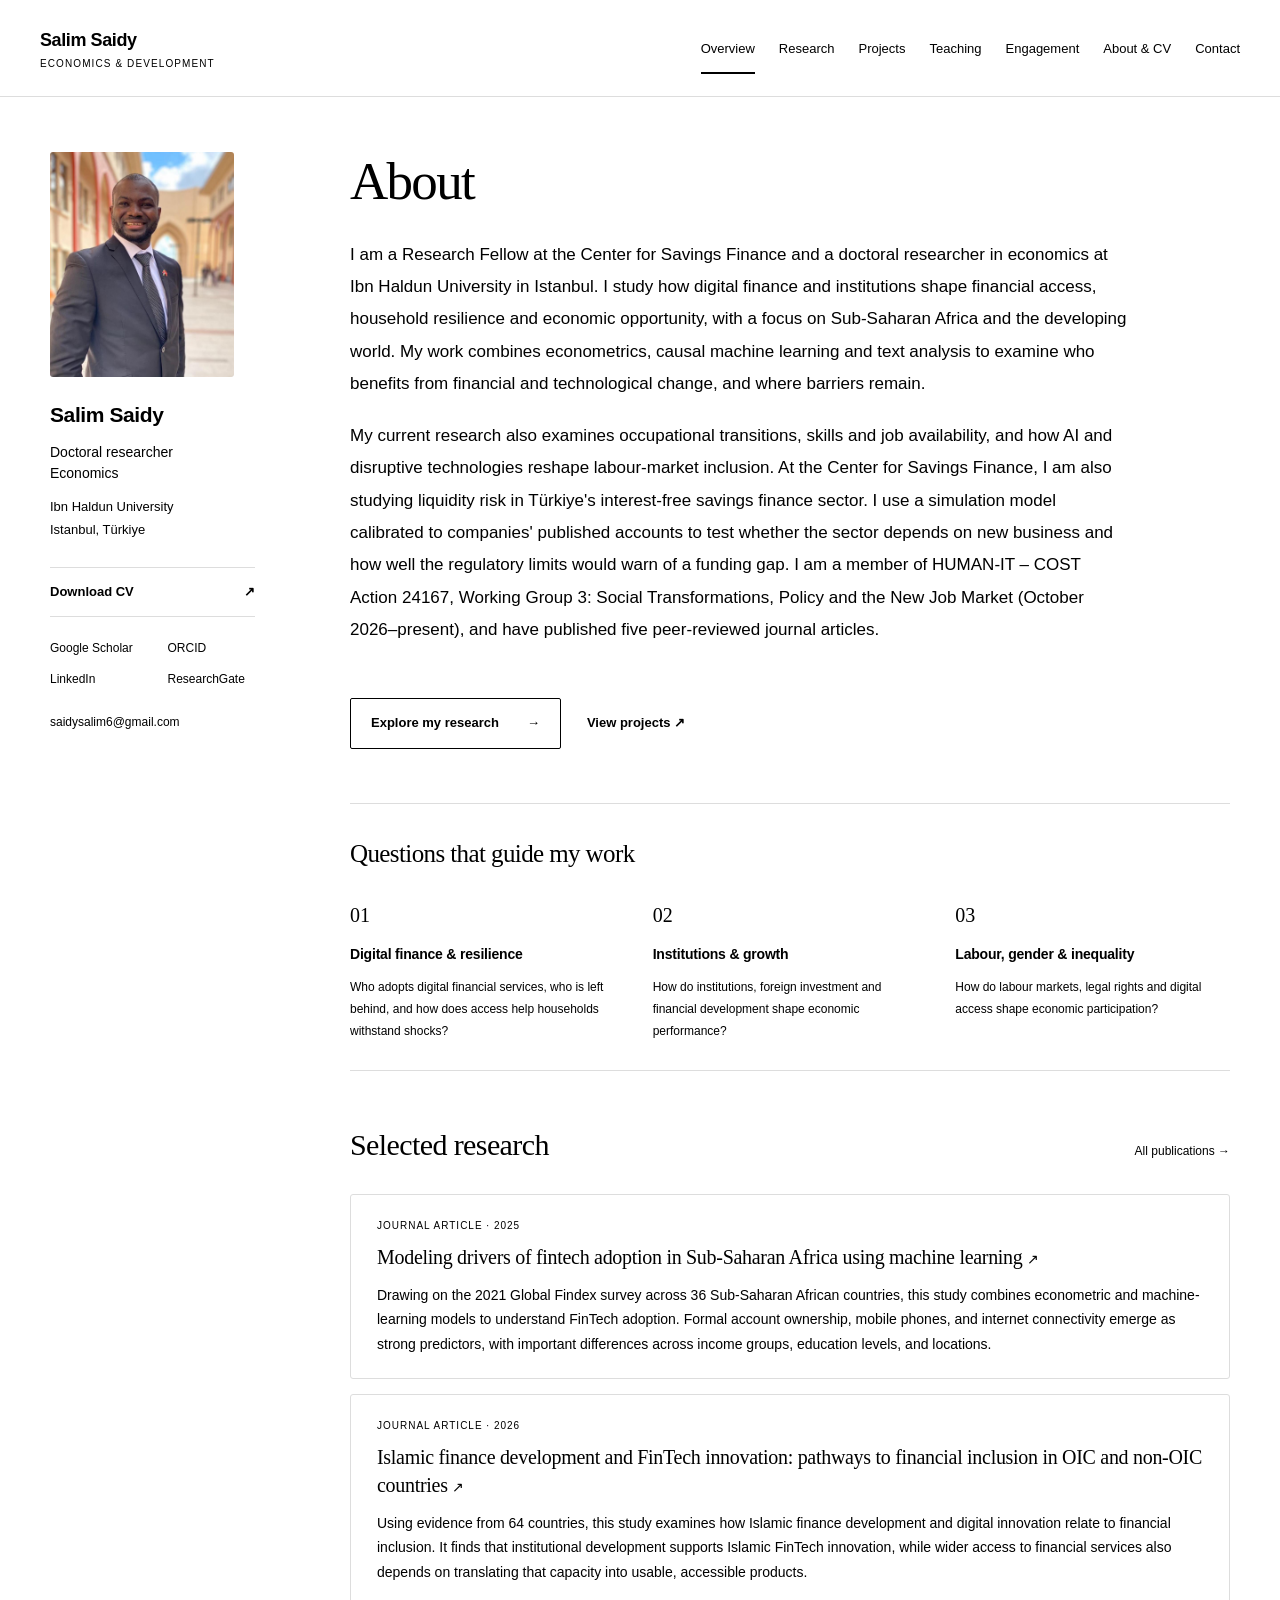
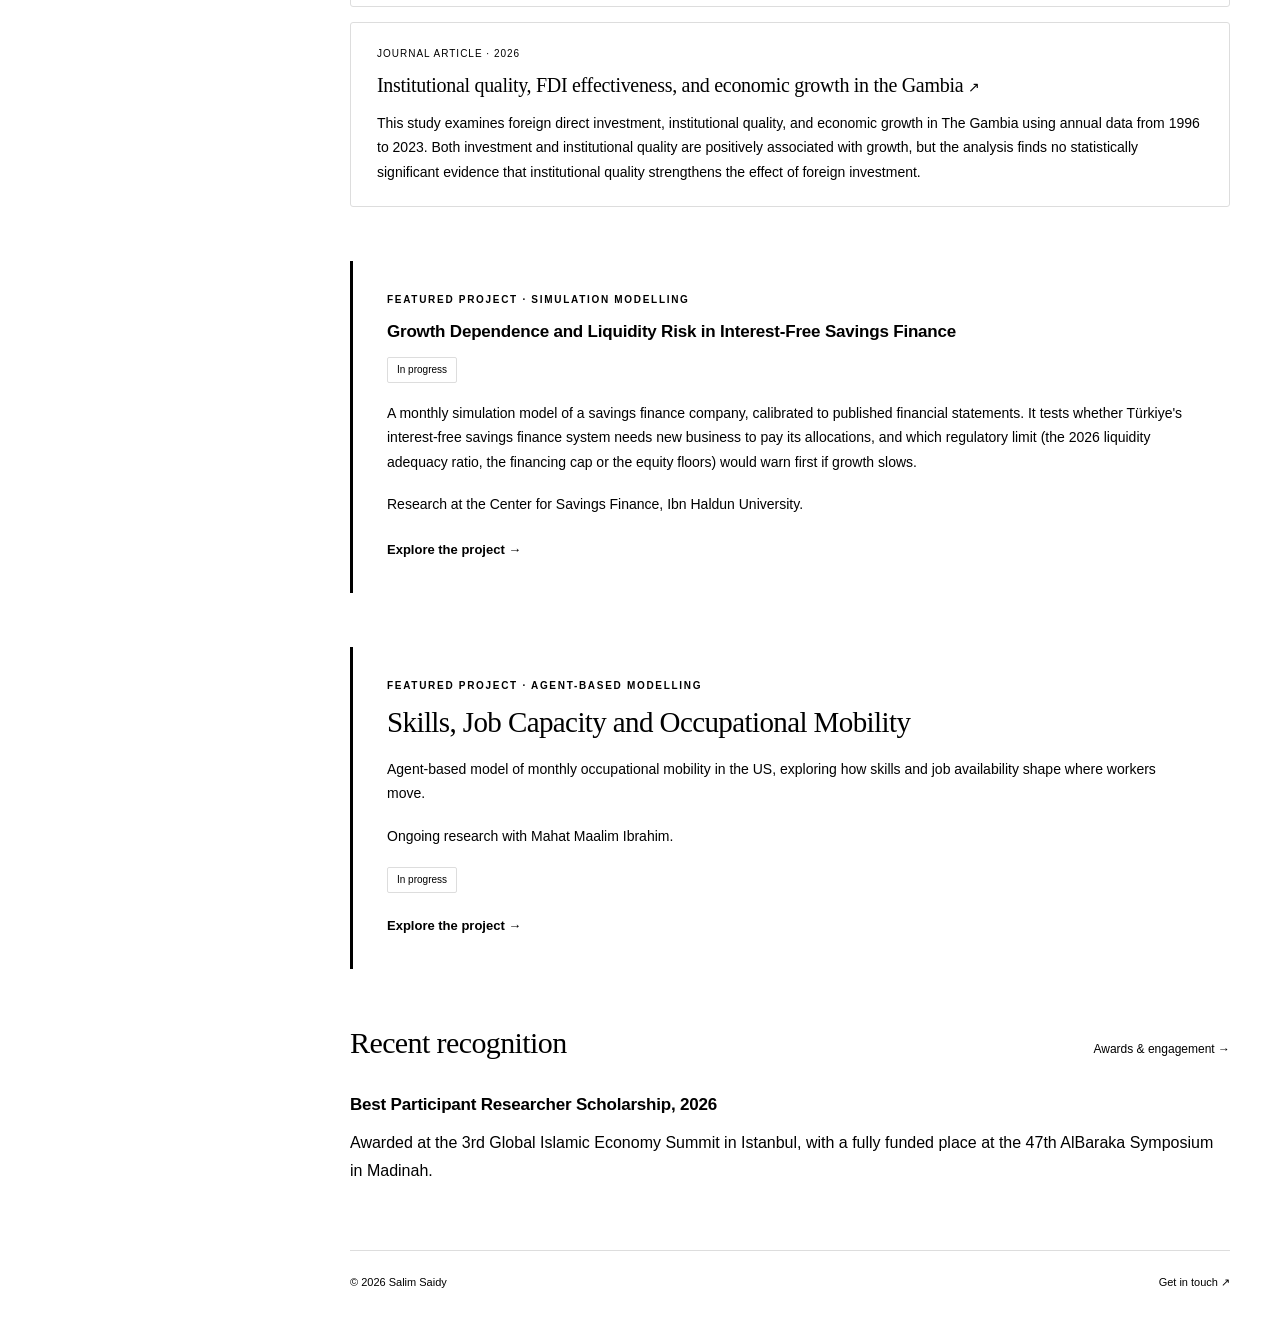
==== index.html @ 628d510f "Feature savings finance simulation project" ====
<!doctype html>
<html lang="en"><head><meta charset="utf-8"><meta name="viewport" content="width=device-width,initial-scale=1">
<title>Salim Saidy | Development Economist &amp; Doctoral Researcher</title><meta name="description" content="Salim Saidy is a doctoral researcher in economics at Ibn Haldun University, studying financial inclusion, institutions and economic opportunity."><meta name="theme-color" content="#174b49"><meta property="og:image" content="https://salimsaidy.github.io/assets/portrait.jpeg"><meta property="og:image:alt" content="Portrait of Salim Saidy"><meta name="twitter:card" content="summary"><meta name="twitter:image" content="https://salimsaidy.github.io/assets/portrait.jpeg">
<meta property="og:type" content="website"><meta property="og:title" content="Salim Saidy | Development Economist &amp; Doctoral Researcher"><meta property="og:description" content="Salim Saidy is a doctoral researcher in economics at Ibn Haldun University, studying financial inclusion, institutions and economic opportunity."><link rel="canonical" href="https://salimsaidy.github.io/"><meta property="og:url" content="https://salimsaidy.github.io/">
<link rel="icon" href="assets/favicon.svg" type="image/svg+xml"><link rel="stylesheet" href="assets/style.css"><script src="assets/site.js" defer></script><script type="application/ld+json">{"@context": "https://schema.org", "@type": "ProfilePage", "@id": "https://salimsaidy.github.io/#webpage", "mainEntity": {"@context": "https://schema.org", "@type": "Person", "name": "Salim Saidy", "jobTitle": "Doctoral researcher in Economics", "affiliation": {"@type": "CollegeOrUniversity", "name": "Ibn Haldun University"}, "sameAs": ["https://scholar.google.com/citations?user=xvXE91IAAAAJ", "https://orcid.org/0000-0003-2867-3429", "https://www.linkedin.com/in/salim-a-saidy/", "https://www.researchgate.net/profile/Salim-Saidy"], "url": "https://salimsaidy.github.io/", "@id": "https://salimsaidy.github.io/#person", "image": "https://salimsaidy.github.io/assets/portrait.jpeg"}}</script>
</head><body><a class="skip-link" href="#main">Skip to content</a>
<header class="masthead"><a class="wordmark" href="index.html">Salim Saidy<span>Economics &amp; development</span></a><button class="menu-toggle" aria-expanded="false" aria-controls="navigation">Menu <span aria-hidden="true">☰</span></button><nav id="navigation" aria-label="Main navigation"><a href="index.html" aria-current="page">Overview</a><a href="research.html">Research</a><a href="projects.html">Projects</a><a href="teaching.html">Teaching</a><a href="engagement.html">Engagement</a><a href="about.html">About & CV</a><a href="contact.html">Contact</a></nav></header>
<div class="site-layout"><aside class="profile" aria-label="Profile and contact">
<a href="index.html" class="portrait-link" aria-label="Salim Saidy, home"><img class="portrait" src="assets/portrait.jpeg" alt="Salim Saidy smiling outdoors in a suit and tie" width="828" height="1402"></a>
<p class="profile-name">Salim Saidy</p><p class="profile-role">Doctoral researcher<br><span class="mobile-only" aria-hidden="true"> · </span>Economics</p><p class="profile-affiliation">Ibn Haldun University<br><span class="mobile-only" aria-hidden="true"> · </span>Istanbul, Türkiye</p>
<a class="cv-link" href="assets/Salim_Saidy_CV.pdf">Download CV <span aria-hidden="true">↗</span><span class="sr-only"> (PDF)</span></a>
<div class="profile-links"><a href="https://scholar.google.com/citations?user=xvXE91IAAAAJ&amp;hl=en">Google Scholar</a><a href="https://orcid.org/0000-0003-2867-3429">ORCID</a><a href="https://www.linkedin.com/in/salim-a-saidy/">LinkedIn</a><a href="https://www.researchgate.net/profile/Salim-Saidy">ResearchGate</a></div>
<a class="profile-email" href="mailto:saidysalim6@gmail.com">saidysalim6@gmail.com</a></aside><main id="main"><header class="page-heading"><h1>About</h1><p>I am a Research Fellow at the Center for Savings Finance and a doctoral researcher in economics at Ibn Haldun University in Istanbul. I study how digital finance and institutions shape financial access, household resilience and economic opportunity, with a focus on Sub-Saharan Africa and the developing world. My work combines econometrics, causal machine learning and text analysis to examine who benefits from financial and technological change, and where barriers remain.</p><p>My current research also examines occupational transitions, skills and job availability, and how AI and disruptive technologies reshape labour-market inclusion. At the Center for Savings Finance, I am also studying liquidity risk in Türkiye&#x27;s interest-free savings finance sector. I use a simulation model calibrated to companies&#x27; published accounts to test whether the sector depends on new business and how well the regulatory limits would warn of a funding gap. I am a member of HUMAN-IT – COST Action 24167, Working Group 3: Social Transformations, Policy and the New Job Market (October 2026–present), and have published five peer-reviewed journal articles.</p></header><div class="action-row"><a class="button" href="research.html">Explore my research <span aria-hidden="true">→</span></a><a class="text-link" href="projects.html">View projects <span aria-hidden="true">↗</span></a></div>
<section class="themes"><h2>Questions that guide my work</h2><div class="theme-grid"><article><span class="theme-number">01</span><h3>Digital finance &amp; resilience</h3><p>Who adopts digital financial services, who is left behind, and how does access help households withstand shocks?</p></article><article><span class="theme-number">02</span><h3>Institutions &amp; growth</h3><p>How do institutions, foreign investment and financial development shape economic performance?</p></article><article><span class="theme-number">03</span><h3>Labour, gender &amp; inequality</h3><p>How do labour markets, legal rights and digital access shape economic participation?</p></article></div></section><section><div class="section-heading"><h2>Selected research</h2><a href="research.html">All publications →</a></div><article class="paper selected-paper" data-publication data-topic="finance" data-search="modeling drivers of fintech adoption in sub-saharan africa using machine learning saidy, s., &amp; hassan, a. d. (2025). digital finance, 7, 1065–1091. drawing on the 2021 global findex survey across 36 sub-saharan african countries, this study combines econometric and machine-learning models to understand fintech adoption. formal account ownership, mobile phones, and internet connectivity emerge as strong predictors, with important differences across income groups, education levels, and locations."><p class="paper-meta">Journal article <span>· 2025</span></p><h3><a href="https://doi.org/10.1007/s42521-025-00161-4">Modeling drivers of fintech adoption in Sub-Saharan Africa using machine learning <span aria-hidden="true">↗</span></a></h3><p>Drawing on the 2021 Global Findex survey across 36 Sub-Saharan African countries, this study combines econometric and machine-learning models to understand FinTech adoption. Formal account ownership, mobile phones, and internet connectivity emerge as strong predictors, with important differences across income groups, education levels, and locations.</p></article><article class="paper selected-paper" data-publication data-topic="finance" data-search="islamic finance development and fintech innovation: pathways to financial inclusion in oic and non-oic countries bekiroğlu, a. m., saidy, s., vergil, h., &amp; hassan, a. d. (2026). international journal of islamic and middle eastern finance and management, 1–26. using evidence from 64 countries, this study examines how islamic finance development and digital innovation relate to financial inclusion. it finds that institutional development supports islamic fintech innovation, while wider access to financial services also depends on translating that capacity into usable, accessible products."><p class="paper-meta">Journal article <span>· 2026</span></p><h3><a href="https://doi.org/10.1108/IMEFM-04-2026-0293">Islamic finance development and FinTech innovation: pathways to financial inclusion in OIC and non-OIC countries <span aria-hidden="true">↗</span></a></h3><p>Using evidence from 64 countries, this study examines how Islamic finance development and digital innovation relate to financial inclusion. It finds that institutional development supports Islamic FinTech innovation, while wider access to financial services also depends on translating that capacity into usable, accessible products.</p></article><article class="paper selected-paper" data-publication data-topic="institutions" data-search="institutional quality, fdi effectiveness, and economic growth in the gambia saidy, s., &amp; hassan, a. d. (2026). sn business &amp; economics, 6, article 241. this study examines foreign direct investment, institutional quality, and economic growth in the gambia using annual data from 1996 to 2023. both investment and institutional quality are positively associated with growth, but the analysis finds no statistically significant evidence that institutional quality strengthens the effect of foreign investment."><p class="paper-meta">Journal article <span>· 2026</span></p><h3><a href="https://doi.org/10.1007/s43546-026-01256-9">Institutional quality, FDI effectiveness, and economic growth in the Gambia <span aria-hidden="true">↗</span></a></h3><p>This study examines foreign direct investment, institutional quality, and economic growth in The Gambia using annual data from 1996 to 2023. Both investment and institutional quality are positively associated with growth, but the analysis finds no statistically significant evidence that institutional quality strengthens the effect of foreign investment.</p></article><section class="project-highlight" id="savings-finance-preview" aria-labelledby="savings-finance-preview-title"><p class="eyebrow">Featured project · Simulation modelling</p><h3 id="savings-finance-preview-title">Growth Dependence and Liquidity Risk in Interest-Free Savings Finance</h3><p><span class="status">In progress</span></p><p>A monthly simulation model of a savings finance company, calibrated to published financial statements. It tests whether Türkiye&#x27;s interest-free savings finance system needs new business to pay its allocations, and which regulatory limit (the 2026 liquidity adequacy ratio, the financing cap or the equity floors) would warn first if growth slows.</p><p>Research at the Center for Savings Finance, Ibn Haldun University.</p><a class="text-link" href="projects.html#savings-finance">Explore the project →</a></section></section><section class="project-highlight"><p class="eyebrow">Featured project · Agent-based modelling</p><h2>Skills, Job Capacity and Occupational Mobility</h2><p>Agent-based model of monthly occupational mobility in the US, exploring how skills and job availability shape where workers move.</p><p>Ongoing research with Mahat Maalim Ibrahim.</p><p><span class="status">In progress</span></p><a class="text-link" href="projects.html#occupational-mobility">Explore the project →</a></section><section><div class="section-heading"><h2>Recent recognition</h2><a href="engagement.html#awards-and-recognition">Awards &amp; engagement →</a></div><h3>Best Participant Researcher Scholarship, 2026</h3><p>Awarded at the 3rd Global Islamic Economy Summit in Istanbul, with a fully funded place at the 47th AlBaraka Symposium in Madinah.</p></section><footer><p>© 2026 Salim Saidy</p><a href="contact.html">Get in touch <span aria-hidden="true">↗</span></a></footer></main></div></body></html>
---- assets/style.css ----
:root{--ink:#000;--muted:#000;--green:#000;--accent:#000;--line:#ddd;--paper:#fff;--soft:#fff;--serif:Georgia,'Times New Roman',serif;--sans:Arial,Helvetica,sans-serif}
*{box-sizing:border-box}html{scroll-behavior:smooth;scroll-padding-top:2rem}body{margin:0;background:var(--paper);color:#000;font-family:var(--sans);font-size:16px;line-height:1.75}a{color:#000;text-decoration-thickness:1px;text-underline-offset:4px}a:hover{color:#000}a:focus-visible,button:focus-visible,input:focus-visible,summary:focus-visible{outline:3px solid var(--accent);outline-offset:5px}img{display:block;max-width:100%;height:auto}button,input{font:inherit}[hidden]{display:none!important}.sr-only{position:absolute;width:1px;height:1px;padding:0;margin:-1px;overflow:hidden;clip:rect(0,0,0,0);white-space:nowrap;border:0}.skip-link{position:fixed;left:1rem;top:-5rem;padding:.6rem 1rem;background:#fff;color:#000;z-index:10}.skip-link:focus{top:1rem}
.masthead{max-width:1360px;margin:0 auto;padding:25px 40px 22px;display:flex;justify-content:space-between;align-items:center;border-bottom:1px solid var(--line);gap:30px}.wordmark{font-size:18px;font-weight:700;text-decoration:none;letter-spacing:-.4px;line-height:1.4;white-space:nowrap}.wordmark span{display:block;font-size:10px;font-weight:400;letter-spacing:1.1px;text-transform:uppercase;color:#000;margin-top:4px}nav{display:flex;gap:24px;align-items:center}nav a{font-size:13px;color:#000;text-decoration:none;position:relative;padding:13px 0;white-space:nowrap}nav a[aria-current=page]{color:#000}nav a[aria-current=page]:after{content:'';position:absolute;bottom:0;left:0;right:0;height:2px;background:#fff}.menu-toggle{display:none}
.site-layout{display:grid;grid-template-columns:225px minmax(0,1fr);gap:75px;max-width:1260px;margin:0 auto;padding:55px 40px 0}.profile{position:sticky;top:35px;align-self:start;font-size:13px}.portrait-link{display:block;width:184px;margin-bottom:20px}.portrait{width:184px;height:225px;object-fit:cover;object-position:50% 24%;border-radius:3px}.profile-name{font-size:21px;font-weight:700;margin:0 0 8px;letter-spacing:-.4px}.profile-role{font-size:14px;margin:0 0 10px;line-height:1.55}.profile-affiliation{color:#000;margin:0 0 25px;line-height:1.8}.cv-link{border-block:1px solid var(--line);padding:13px 0;display:flex;justify-content:space-between;text-decoration:none;max-width:205px;font-weight:600}.profile-links{display:grid;grid-template-columns:1fr 1fr;gap:10px 10px;margin:21px 0}.profile-links a{font-size:12px;text-decoration:none}.profile-email{font-size:12px;color:#000;overflow-wrap:anywhere;text-decoration:none}.page-heading{padding-bottom:7px}.eyebrow{text-transform:uppercase;font-size:10px;letter-spacing:1.7px;font-weight:700;color:#000;margin:0 0 18px}h1{font-family:var(--serif);font-weight:400;font-size:53px;letter-spacing:-1.7px;line-height:1.13;margin:0 0 27px}h1 em{font-style:italic;color:#000}.page-heading>p:not(.eyebrow){font-size:17px;color:#000;line-height:1.9;max-width:780px}h2{font-family:var(--serif);font-weight:400;font-size:30px;letter-spacing:-.6px;line-height:1.3;margin:0 0 25px}h3{font-size:17px;letter-spacing:-.2px;line-height:1.5;margin:0 0 12px}p{margin:0 0 20px}section{margin-top:54px}.action-row{display:flex;gap:26px;align-items:center;margin:25px 0 50px}.button{background:#fff;color:#000;text-decoration:none;font-size:13px;font-weight:600;padding:13px 20px;border:1px solid var(--green);border-radius:2px;display:inline-flex;align-items:center;gap:28px}.button:hover{background:#fff;color:#000}.text-link{font-size:13px;font-weight:600;text-decoration:none}.themes{border-block:1px solid var(--line);padding:34px 0 28px}.themes h2{font-size:25px;margin-bottom:28px}.theme-grid,.teaching-grid{display:grid;grid-template-columns:repeat(3,minmax(0,1fr));gap:28px}.theme-number{display:block;color:#000;font-family:var(--serif);font-size:20px;margin-bottom:11px}.theme-grid h3{font-size:14px}.theme-grid p{color:#000;font-size:12px;line-height:1.8;margin:0}.section-heading{display:flex;justify-content:space-between;align-items:baseline;gap:20px;margin-bottom:5px}.section-heading a{font-size:12px;white-space:nowrap;text-decoration:none}.paper{padding:27px 0;border-bottom:1px solid var(--line)}.paper-meta{font-size:10px;text-transform:uppercase;letter-spacing:1px;color:#000;margin-bottom:10px}.paper-meta span{color:#000}.paper h3{font-family:var(--serif);font-size:22px;font-weight:400;line-height:1.4;letter-spacing:-.3px}.paper h3 a{color:#000;text-decoration:none}.paper h3 a:hover{text-decoration:underline;color:#000}.paper h3 a span{font-size:14px;color:#000}.paper>p:not(.paper-meta){font-size:14px;color:#000;margin-bottom:13px}.paper .citation-line{font-size:12px!important}.paper details{font-size:12px;margin-top:12px;color:#000}.paper summary{cursor:pointer;width:fit-content;color:#000}.paper details p{background:var(--soft);padding:14px;margin:12px 0 0;overflow-wrap:anywhere}.selected-paper{border:1px solid var(--line);padding:22px 26px;border-radius:3px;margin-bottom:15px}.selected-paper .paper-meta{margin-bottom:8px}.selected-paper h3{font-size:20px}.selected-paper p:last-child{margin-bottom:0!important}.project-highlight{padding:30px 34px;background:var(--soft);border-left:3px solid var(--green)}.project-highlight h2{font-size:29px;margin-bottom:15px}.project-highlight p:not(.eyebrow){font-size:14px;color:#000;margin-bottom:18px}.project-highlight .eyebrow{margin-bottom:10px}
.publication-tools{padding:20px 0 8px;border-bottom:1px solid var(--line)}.search-label{display:block;font-size:12px;font-weight:600;margin-bottom:7px}input[type=search]{width:100%;padding:12px 14px;background:white;border:1px solid #aaa;border-radius:2px;font-size:14px;color:#000}.filters{padding:0;border:0;display:flex;gap:10px;flex-wrap:wrap;margin:18px 0 12px}.filters label{display:inline-flex;align-items:center;font-size:11px;cursor:pointer;border:1px solid var(--line);border-radius:3px;padding:5px 10px;gap:7px}.filters label:has(input:checked){background:#fff;color:#000;border-color:var(--green)}input[type=radio]{accent-color:var(--green);width:12px;height:12px;margin:0}#publication-count{font-size:11px;color:#000;margin:10px 0}#no-publications{margin-top:25px}li{margin-bottom:15px;padding-left:4px;font-size:14px}ul{padding-left:20px}.project-row{display:grid;grid-template-columns:45px minmax(0,1fr);gap:22px;padding:35px 0;border-bottom:1px solid var(--line)}.project-index{font-family:var(--serif);font-size:25px;color:#000}.project-row .eyebrow{margin:0 0 12px}.project-row h2{font-size:29px;margin-bottom:15px}.project-row p{font-size:15px;color:#000}.project-row .project-paper{font-size:12px;color:#000}.status{display:inline-block;padding:3px 9px;border:1px solid var(--line);font-size:10px;color:#000;border-radius:2px}.teaching-grid article{border-top:1px solid var(--line);padding-top:20px}.teaching-grid h3{font-family:var(--serif);font-size:22px;font-weight:400}.event-photo{margin:25px 0 35px}.event-photo img{width:100%;aspect-ratio:3/2;object-fit:cover;border-radius:3px}.event-photo figcaption{font-size:11px;color:#000;margin-top:10px}.about-intro{display:grid;grid-template-columns:minmax(0,1fr) 190px;gap:35px}.about-intro p{font-size:15px;color:#000}.about-intro img{height:278px;width:190px;object-fit:cover;object-position:50% 20%;border-radius:3px}.education p{border-top:1px solid var(--line);padding-top:18px;font-size:14px;line-height:1.9}.education strong{font-size:16px}.contact-list{margin-top:20px}.contact-list>div{display:grid;grid-template-columns:180px minmax(0,1fr);column-gap:20px;border-top:1px solid var(--line);padding:28px 0}.contact-list h2{font-size:24px;grid-row:1/5;margin:0}.contact-list a{display:block;font-size:15px;overflow-wrap:anywhere;margin-bottom:12px;text-decoration:none}.contact-list p{font-size:14px;margin:0;color:#000}footer{display:flex;justify-content:space-between;border-top:1px solid var(--line);margin:65px 0 0;padding:22px 0 27px;font-size:11px;color:#000;gap:20px}footer p{margin:0}footer a{text-decoration:none}
@media(min-width:1400px){h1{font-size:58px}.site-layout{gap:90px;padding-top:65px}}@media(max-width:1080px){.masthead{padding-inline:28px}nav{gap:16px}nav a{font-size:11px}.site-layout{grid-template-columns:190px minmax(0,1fr);gap:43px;padding:40px 28px 0}.portrait{width:166px;height:207px}.portrait-link{width:166px}h1{font-size:44px}.theme-grid{gap:18px}.about-intro{grid-template-columns:minmax(0,1fr) 150px;gap:22px}.about-intro img{width:150px;height:230px}}
@media(max-width:800px){.masthead{padding:21px 24px;align-items:center;flex-wrap:wrap;gap:16px}.wordmark{font-size:17px}.menu-ready .menu-toggle{display:block;border:1px solid var(--line);padding:7px 12px;background:transparent;color:#000;font-size:12px;border-radius:2px}.menu-toggle span{margin-left:8px}nav{display:flex;flex-wrap:wrap;width:100%;gap:5px 22px}.menu-ready nav{display:none}.menu-ready nav.is-open{display:flex}nav a{font-size:13px;padding:8px 0}.site-layout{display:block;padding:30px 24px 0}.profile{position:static;display:grid;grid-template-columns:90px minmax(0,1fr);column-gap:18px;border-bottom:1px solid var(--line);padding-bottom:24px;margin-bottom:34px}.portrait-link{width:90px;grid-row:1/5;margin:0}.portrait{width:90px;height:112px;object-position:50% 22%}.profile-name{font-size:21px;line-height:1.4;margin-bottom:3px}.profile-role{font-size:12px;line-height:1.4;margin:0}.profile-role br{display:none}.profile-role br:after{content:' '}.profile-affiliation{font-size:11px;margin:2px 0 0;line-height:1.6}.profile-affiliation br{display:none}.cv-link{grid-column:2;padding:6px 0;border:0;justify-content:start;gap:12px;font-size:11px}.profile-links,.profile-email{display:none}h1{font-size:43px;letter-spacing:-1.3px}.page-heading>p:not(.eyebrow){font-size:15px;line-height:1.85}.eyebrow{font-size:9px;margin-bottom:14px}.action-row{margin:22px 0 35px;gap:22px}.button{font-size:12px;padding:12px 17px;gap:20px}h2{font-size:28px}.theme-grid{gap:20px}.theme-grid h3{font-size:13px}.theme-grid p{font-size:11px}.themes{padding:25px 0}.themes h2{font-size:24px}.paper h3{font-size:21px}.selected-paper{padding:20px}.about-intro{grid-template-columns:minmax(0,1fr) 155px}.about-intro img{width:155px;height:240px}.contact-list>div{grid-template-columns:140px minmax(0,1fr)}footer{margin-top:45px}}
@media(max-width:480px){.masthead{padding:18px 20px}.site-layout{padding:25px 20px 0}h1{font-size:37px}.theme-grid,.teaching-grid{grid-template-columns:1fr;gap:22px}.theme-grid article{display:grid;grid-template-columns:24px minmax(0,1fr);gap:0 13px}.theme-number{grid-row:1/3;font-size:18px;margin:0}.theme-grid h3{font-size:14px;margin-bottom:6px}.theme-grid p{font-size:12px}.section-heading h2{font-size:26px}.section-heading a{font-size:11px}.selected-paper h3{font-size:20px}.paper>p:not(.paper-meta){font-size:13px}.about-intro{display:block}.about-intro img{width:160px;height:215px;margin-top:22px}.project-highlight{padding:25px 23px}.project-row{grid-template-columns:25px minmax(0,1fr);gap:15px}.project-row h2{font-size:26px}.project-row p{font-size:14px}.contact-list>div{display:block}.contact-list h2{margin-bottom:17px}.contact-list a{font-size:14px}.action-row{gap:18px}.text-link{font-size:12px}.publication-tools .filters{gap:8px}.filters label{font-size:10px;padding:5px 7px}section{margin-top:42px}.teaching-grid article{display:flex;gap:20px}.teaching-grid h3{margin:0}footer{font-size:10px}.status{font-size:9px}}
@media(prefers-reduced-motion:reduce){html{scroll-behavior:auto}}@media print{.masthead,.profile,.action-row,footer,.publication-tools,details{display:none}.site-layout{display:block;padding:0}body{background:white;font-size:11pt}h1{font-size:28pt}h2{font-size:20pt}section{margin-top:20pt}.paper,.project-row{break-inside:avoid}.paper[hidden]{display:block!important}a{color:#000}.selected-paper{border:0;padding:0}.about-intro img{max-width:120px}}
.mobile-only{display:none}@media(max-width:800px){.mobile-only{display:inline}}

/* Monochrome academic style requested by Salim. */
a:hover{text-decoration:underline}nav a[aria-current=page]:after{background:#000}.filters label:has(input:checked){font-weight:700;outline:1px solid #000}.button:hover{background:#f3f3f3}.skip-link{border:1px solid #000}
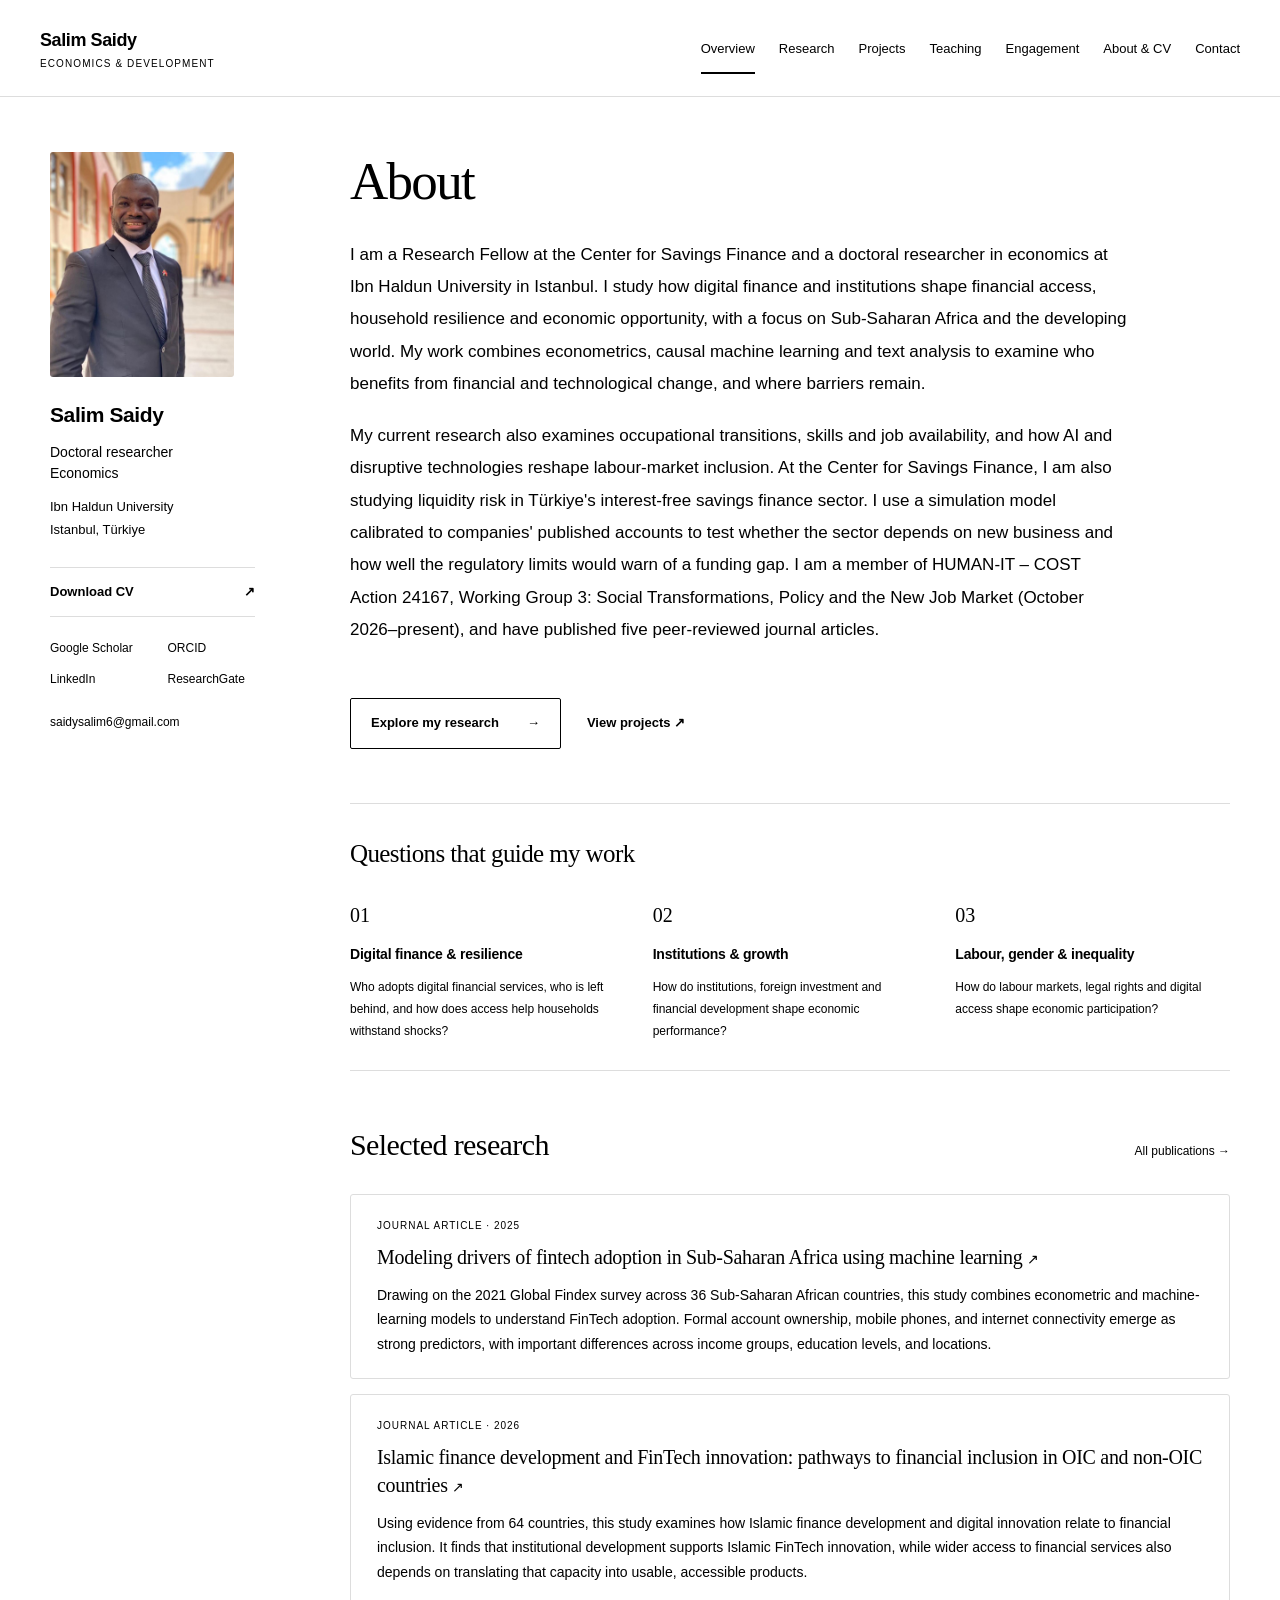
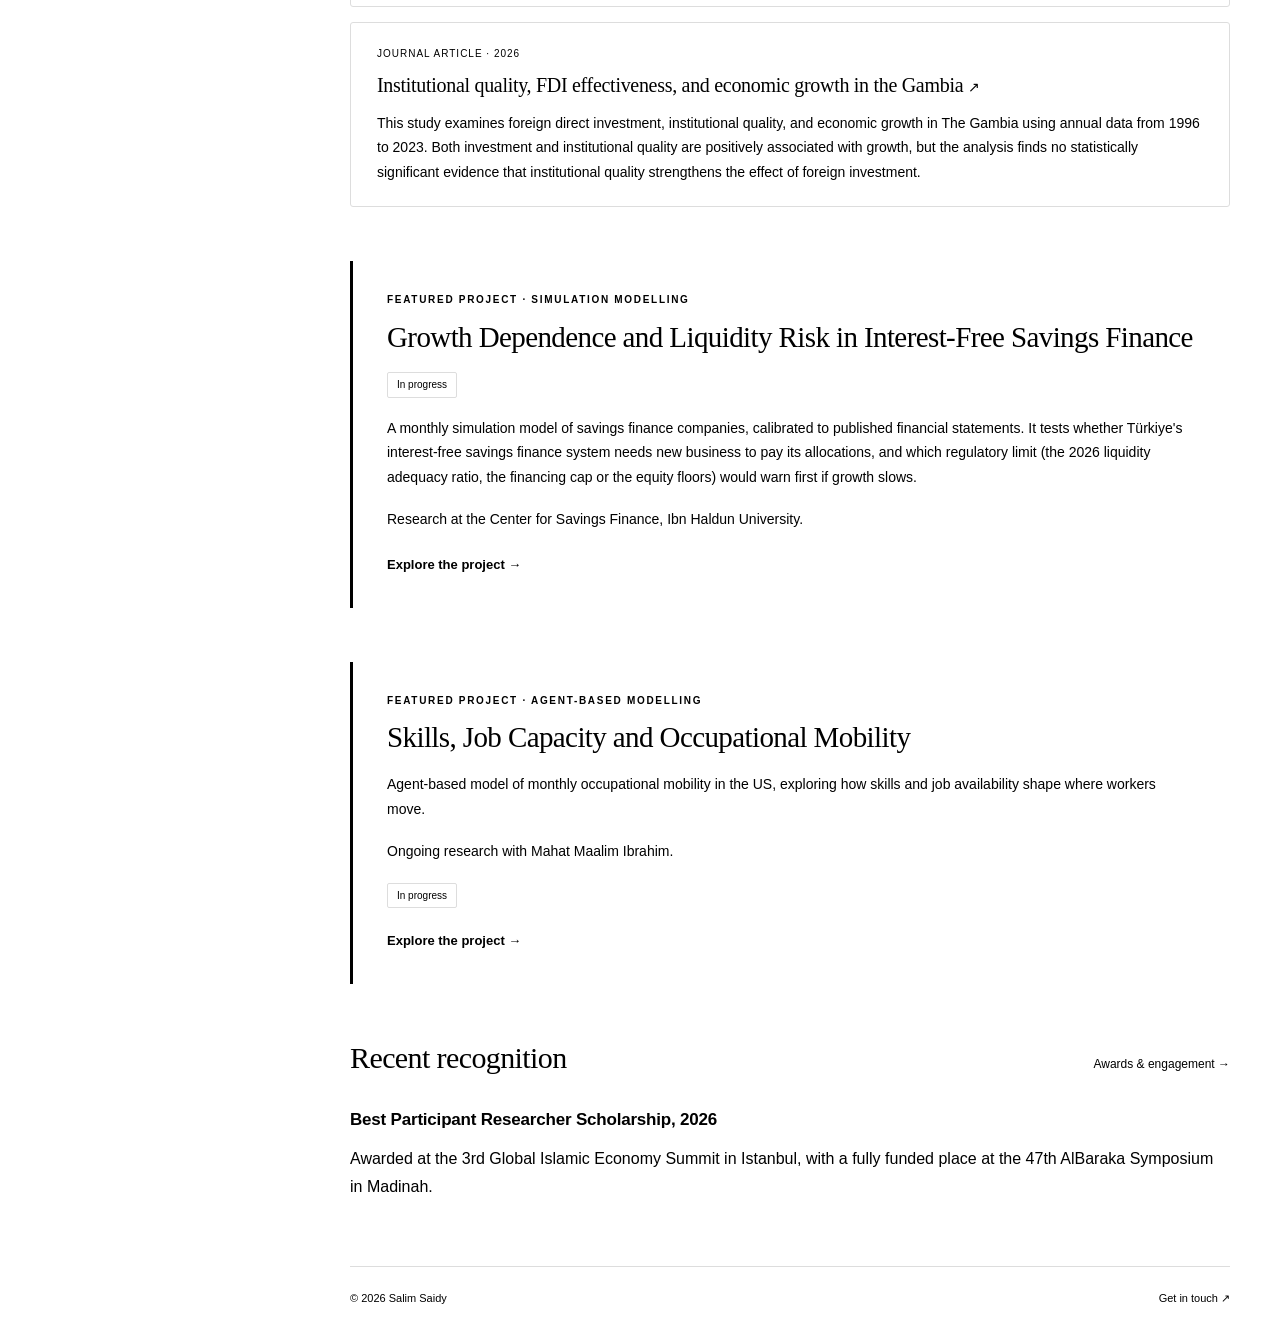
==== commit ecf9d58c: "Match featured project headings and clarify company scope" ====
--- a/index.html
+++ b/index.html
@@ -11,4 +11,4 @@
 <a class="cv-link" href="assets/Salim_Saidy_CV.pdf">Download CV <span aria-hidden="true">↗</span><span class="sr-only"> (PDF)</span></a>
 <div class="profile-links"><a href="https://scholar.google.com/citations?user=xvXE91IAAAAJ&amp;hl=en">Google Scholar</a><a href="https://orcid.org/0000-0003-2867-3429">ORCID</a><a href="https://www.linkedin.com/in/salim-a-saidy/">LinkedIn</a><a href="https://www.researchgate.net/profile/Salim-Saidy">ResearchGate</a></div>
 <a class="profile-email" href="mailto:saidysalim6@gmail.com">saidysalim6@gmail.com</a></aside><main id="main"><header class="page-heading"><h1>About</h1><p>I am a Research Fellow at the Center for Savings Finance and a doctoral researcher in economics at Ibn Haldun University in Istanbul. I study how digital finance and institutions shape financial access, household resilience and economic opportunity, with a focus on Sub-Saharan Africa and the developing world. My work combines econometrics, causal machine learning and text analysis to examine who benefits from financial and technological change, and where barriers remain.</p><p>My current research also examines occupational transitions, skills and job availability, and how AI and disruptive technologies reshape labour-market inclusion. At the Center for Savings Finance, I am also studying liquidity risk in Türkiye&#x27;s interest-free savings finance sector. I use a simulation model calibrated to companies&#x27; published accounts to test whether the sector depends on new business and how well the regulatory limits would warn of a funding gap. I am a member of HUMAN-IT – COST Action 24167, Working Group 3: Social Transformations, Policy and the New Job Market (October 2026–present), and have published five peer-reviewed journal articles.</p></header><div class="action-row"><a class="button" href="research.html">Explore my research <span aria-hidden="true">→</span></a><a class="text-link" href="projects.html">View projects <span aria-hidden="true">↗</span></a></div>
-<section class="themes"><h2>Questions that guide my work</h2><div class="theme-grid"><article><span class="theme-number">01</span><h3>Digital finance &amp; resilience</h3><p>Who adopts digital financial services, who is left behind, and how does access help households withstand shocks?</p></article><article><span class="theme-number">02</span><h3>Institutions &amp; growth</h3><p>How do institutions, foreign investment and financial development shape economic performance?</p></article><article><span class="theme-number">03</span><h3>Labour, gender &amp; inequality</h3><p>How do labour markets, legal rights and digital access shape economic participation?</p></article></div></section><section><div class="section-heading"><h2>Selected research</h2><a href="research.html">All publications →</a></div><article class="paper selected-paper" data-publication data-topic="finance" data-search="modeling drivers of fintech adoption in sub-saharan africa using machine learning saidy, s., &amp; hassan, a. d. (2025). digital finance, 7, 1065–1091. drawing on the 2021 global findex survey across 36 sub-saharan african countries, this study combines econometric and machine-learning models to understand fintech adoption. formal account ownership, mobile phones, and internet connectivity emerge as strong predictors, with important differences across income groups, education levels, and locations."><p class="paper-meta">Journal article <span>· 2025</span></p><h3><a href="https://doi.org/10.1007/s42521-025-00161-4">Modeling drivers of fintech adoption in Sub-Saharan Africa using machine learning <span aria-hidden="true">↗</span></a></h3><p>Drawing on the 2021 Global Findex survey across 36 Sub-Saharan African countries, this study combines econometric and machine-learning models to understand FinTech adoption. Formal account ownership, mobile phones, and internet connectivity emerge as strong predictors, with important differences across income groups, education levels, and locations.</p></article><article class="paper selected-paper" data-publication data-topic="finance" data-search="islamic finance development and fintech innovation: pathways to financial inclusion in oic and non-oic countries bekiroğlu, a. m., saidy, s., vergil, h., &amp; hassan, a. d. (2026). international journal of islamic and middle eastern finance and management, 1–26. using evidence from 64 countries, this study examines how islamic finance development and digital innovation relate to financial inclusion. it finds that institutional development supports islamic fintech innovation, while wider access to financial services also depends on translating that capacity into usable, accessible products."><p class="paper-meta">Journal article <span>· 2026</span></p><h3><a href="https://doi.org/10.1108/IMEFM-04-2026-0293">Islamic finance development and FinTech innovation: pathways to financial inclusion in OIC and non-OIC countries <span aria-hidden="true">↗</span></a></h3><p>Using evidence from 64 countries, this study examines how Islamic finance development and digital innovation relate to financial inclusion. It finds that institutional development supports Islamic FinTech innovation, while wider access to financial services also depends on translating that capacity into usable, accessible products.</p></article><article class="paper selected-paper" data-publication data-topic="institutions" data-search="institutional quality, fdi effectiveness, and economic growth in the gambia saidy, s., &amp; hassan, a. d. (2026). sn business &amp; economics, 6, article 241. this study examines foreign direct investment, institutional quality, and economic growth in the gambia using annual data from 1996 to 2023. both investment and institutional quality are positively associated with growth, but the analysis finds no statistically significant evidence that institutional quality strengthens the effect of foreign investment."><p class="paper-meta">Journal article <span>· 2026</span></p><h3><a href="https://doi.org/10.1007/s43546-026-01256-9">Institutional quality, FDI effectiveness, and economic growth in the Gambia <span aria-hidden="true">↗</span></a></h3><p>This study examines foreign direct investment, institutional quality, and economic growth in The Gambia using annual data from 1996 to 2023. Both investment and institutional quality are positively associated with growth, but the analysis finds no statistically significant evidence that institutional quality strengthens the effect of foreign investment.</p></article><section class="project-highlight" id="savings-finance-preview" aria-labelledby="savings-finance-preview-title"><p class="eyebrow">Featured project · Simulation modelling</p><h3 id="savings-finance-preview-title">Growth Dependence and Liquidity Risk in Interest-Free Savings Finance</h3><p><span class="status">In progress</span></p><p>A monthly simulation model of a savings finance company, calibrated to published financial statements. It tests whether Türkiye&#x27;s interest-free savings finance system needs new business to pay its allocations, and which regulatory limit (the 2026 liquidity adequacy ratio, the financing cap or the equity floors) would warn first if growth slows.</p><p>Research at the Center for Savings Finance, Ibn Haldun University.</p><a class="text-link" href="projects.html#savings-finance">Explore the project →</a></section></section><section class="project-highlight"><p class="eyebrow">Featured project · Agent-based modelling</p><h2>Skills, Job Capacity and Occupational Mobility</h2><p>Agent-based model of monthly occupational mobility in the US, exploring how skills and job availability shape where workers move.</p><p>Ongoing research with Mahat Maalim Ibrahim.</p><p><span class="status">In progress</span></p><a class="text-link" href="projects.html#occupational-mobility">Explore the project →</a></section><section><div class="section-heading"><h2>Recent recognition</h2><a href="engagement.html#awards-and-recognition">Awards &amp; engagement →</a></div><h3>Best Participant Researcher Scholarship, 2026</h3><p>Awarded at the 3rd Global Islamic Economy Summit in Istanbul, with a fully funded place at the 47th AlBaraka Symposium in Madinah.</p></section><footer><p>© 2026 Salim Saidy</p><a href="contact.html">Get in touch <span aria-hidden="true">↗</span></a></footer></main></div></body></html>+<section class="themes"><h2>Questions that guide my work</h2><div class="theme-grid"><article><span class="theme-number">01</span><h3>Digital finance &amp; resilience</h3><p>Who adopts digital financial services, who is left behind, and how does access help households withstand shocks?</p></article><article><span class="theme-number">02</span><h3>Institutions &amp; growth</h3><p>How do institutions, foreign investment and financial development shape economic performance?</p></article><article><span class="theme-number">03</span><h3>Labour, gender &amp; inequality</h3><p>How do labour markets, legal rights and digital access shape economic participation?</p></article></div></section><section><div class="section-heading"><h2>Selected research</h2><a href="research.html">All publications →</a></div><article class="paper selected-paper" data-publication data-topic="finance" data-search="modeling drivers of fintech adoption in sub-saharan africa using machine learning saidy, s., &amp; hassan, a. d. (2025). digital finance, 7, 1065–1091. drawing on the 2021 global findex survey across 36 sub-saharan african countries, this study combines econometric and machine-learning models to understand fintech adoption. formal account ownership, mobile phones, and internet connectivity emerge as strong predictors, with important differences across income groups, education levels, and locations."><p class="paper-meta">Journal article <span>· 2025</span></p><h3><a href="https://doi.org/10.1007/s42521-025-00161-4">Modeling drivers of fintech adoption in Sub-Saharan Africa using machine learning <span aria-hidden="true">↗</span></a></h3><p>Drawing on the 2021 Global Findex survey across 36 Sub-Saharan African countries, this study combines econometric and machine-learning models to understand FinTech adoption. Formal account ownership, mobile phones, and internet connectivity emerge as strong predictors, with important differences across income groups, education levels, and locations.</p></article><article class="paper selected-paper" data-publication data-topic="finance" data-search="islamic finance development and fintech innovation: pathways to financial inclusion in oic and non-oic countries bekiroğlu, a. m., saidy, s., vergil, h., &amp; hassan, a. d. (2026). international journal of islamic and middle eastern finance and management, 1–26. using evidence from 64 countries, this study examines how islamic finance development and digital innovation relate to financial inclusion. it finds that institutional development supports islamic fintech innovation, while wider access to financial services also depends on translating that capacity into usable, accessible products."><p class="paper-meta">Journal article <span>· 2026</span></p><h3><a href="https://doi.org/10.1108/IMEFM-04-2026-0293">Islamic finance development and FinTech innovation: pathways to financial inclusion in OIC and non-OIC countries <span aria-hidden="true">↗</span></a></h3><p>Using evidence from 64 countries, this study examines how Islamic finance development and digital innovation relate to financial inclusion. It finds that institutional development supports Islamic FinTech innovation, while wider access to financial services also depends on translating that capacity into usable, accessible products.</p></article><article class="paper selected-paper" data-publication data-topic="institutions" data-search="institutional quality, fdi effectiveness, and economic growth in the gambia saidy, s., &amp; hassan, a. d. (2026). sn business &amp; economics, 6, article 241. this study examines foreign direct investment, institutional quality, and economic growth in the gambia using annual data from 1996 to 2023. both investment and institutional quality are positively associated with growth, but the analysis finds no statistically significant evidence that institutional quality strengthens the effect of foreign investment."><p class="paper-meta">Journal article <span>· 2026</span></p><h3><a href="https://doi.org/10.1007/s43546-026-01256-9">Institutional quality, FDI effectiveness, and economic growth in the Gambia <span aria-hidden="true">↗</span></a></h3><p>This study examines foreign direct investment, institutional quality, and economic growth in The Gambia using annual data from 1996 to 2023. Both investment and institutional quality are positively associated with growth, but the analysis finds no statistically significant evidence that institutional quality strengthens the effect of foreign investment.</p></article><section class="project-highlight" id="savings-finance-preview" aria-labelledby="savings-finance-preview-title"><p class="eyebrow">Featured project · Simulation modelling</p><h2 id="savings-finance-preview-title">Growth Dependence and Liquidity Risk in Interest-Free Savings Finance</h2><p><span class="status">In progress</span></p><p>A monthly simulation model of savings finance companies, calibrated to published financial statements. It tests whether Türkiye&#x27;s interest-free savings finance system needs new business to pay its allocations, and which regulatory limit (the 2026 liquidity adequacy ratio, the financing cap or the equity floors) would warn first if growth slows.</p><p>Research at the Center for Savings Finance, Ibn Haldun University.</p><a class="text-link" href="projects.html#savings-finance">Explore the project →</a></section></section><section class="project-highlight"><p class="eyebrow">Featured project · Agent-based modelling</p><h2>Skills, Job Capacity and Occupational Mobility</h2><p>Agent-based model of monthly occupational mobility in the US, exploring how skills and job availability shape where workers move.</p><p>Ongoing research with Mahat Maalim Ibrahim.</p><p><span class="status">In progress</span></p><a class="text-link" href="projects.html#occupational-mobility">Explore the project →</a></section><section><div class="section-heading"><h2>Recent recognition</h2><a href="engagement.html#awards-and-recognition">Awards &amp; engagement →</a></div><h3>Best Participant Researcher Scholarship, 2026</h3><p>Awarded at the 3rd Global Islamic Economy Summit in Istanbul, with a fully funded place at the 47th AlBaraka Symposium in Madinah.</p></section><footer><p>© 2026 Salim Saidy</p><a href="contact.html">Get in touch <span aria-hidden="true">↗</span></a></footer></main></div></body></html>
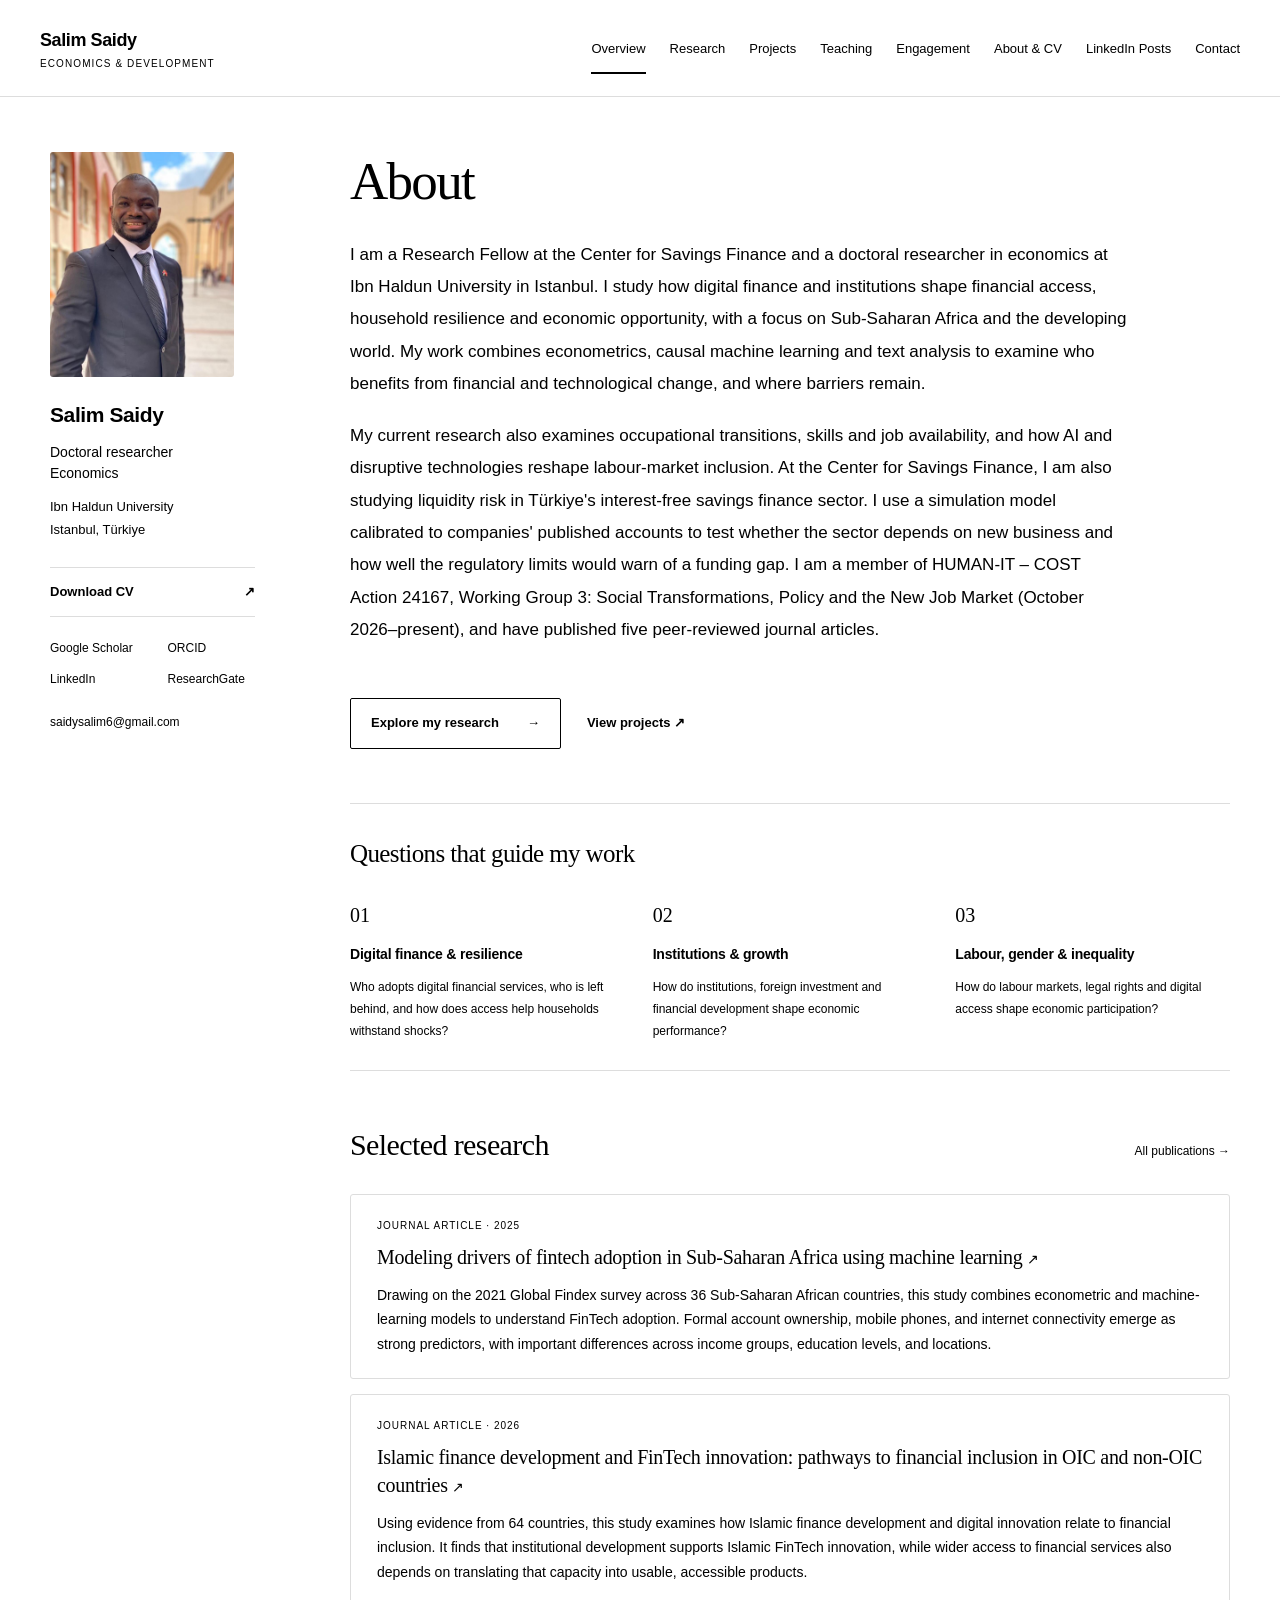
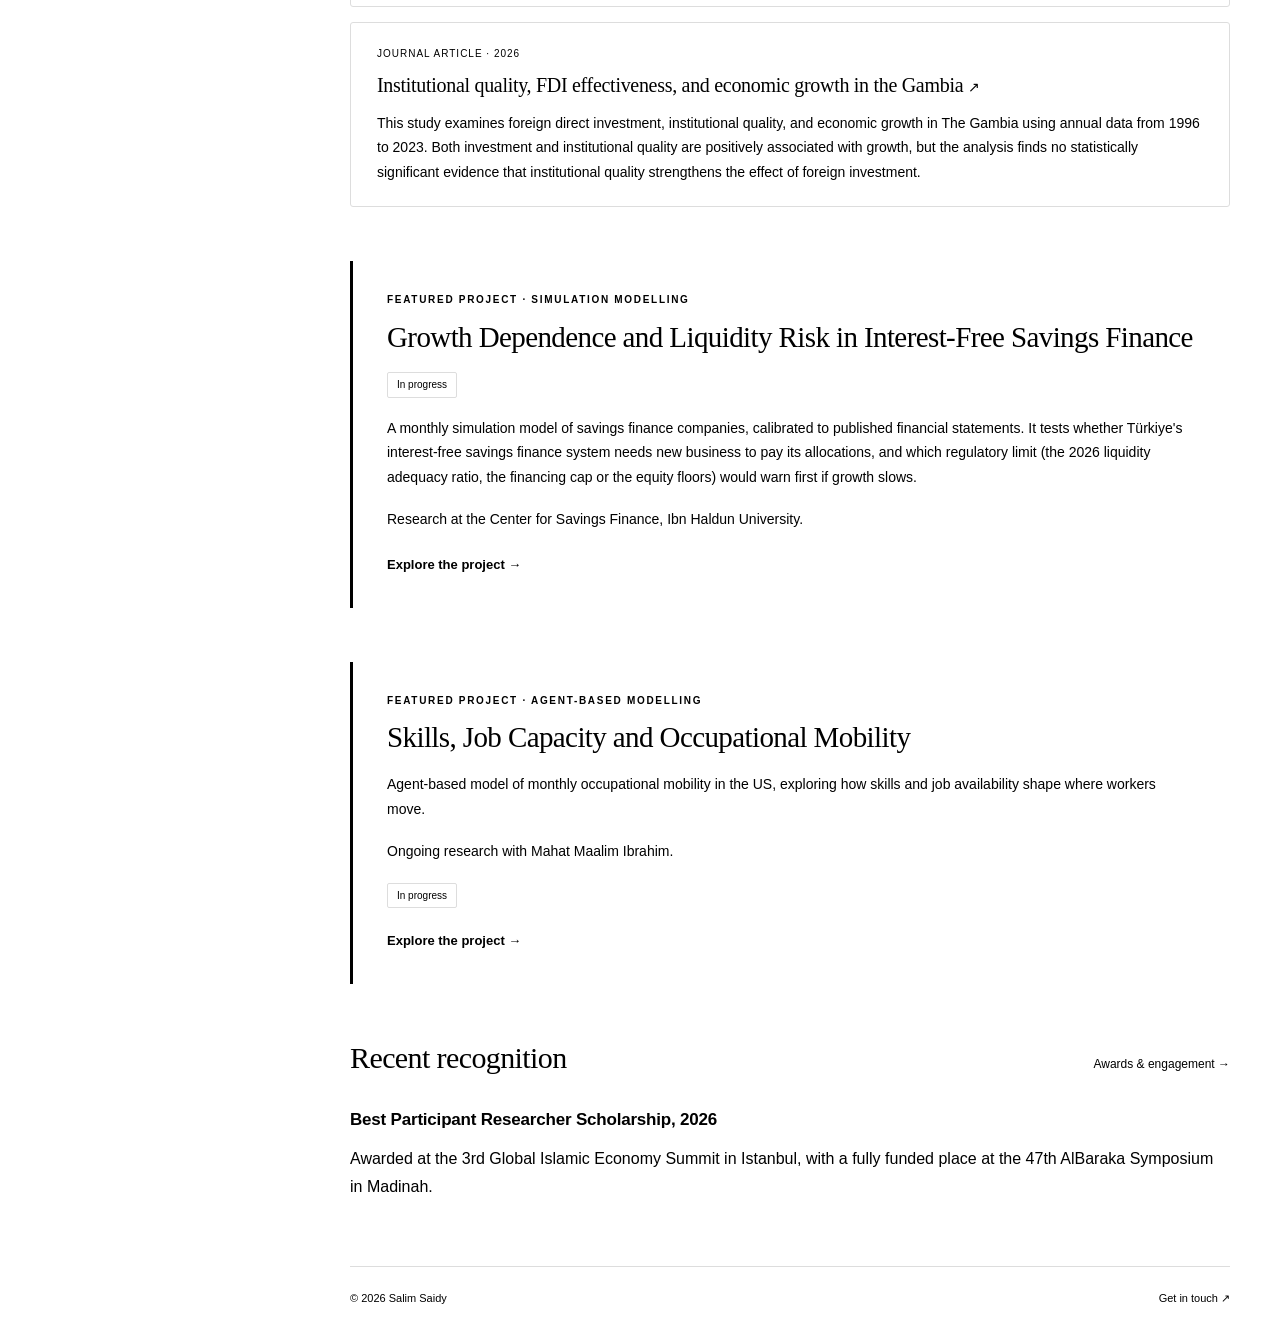
==== commit 1974cf49: "Add LinkedIn Posts page to portfolio" ====
--- a/index.html
+++ b/index.html
@@ -4,7 +4,7 @@
 <meta property="og:type" content="website"><meta property="og:title" content="Salim Saidy | Development Economist &amp; Doctoral Researcher"><meta property="og:description" content="Salim Saidy is a doctoral researcher in economics at Ibn Haldun University, studying financial inclusion, institutions and economic opportunity."><link rel="canonical" href="https://salimsaidy.github.io/"><meta property="og:url" content="https://salimsaidy.github.io/">
 <link rel="icon" href="assets/favicon.svg" type="image/svg+xml"><link rel="stylesheet" href="assets/style.css"><script src="assets/site.js" defer></script><script type="application/ld+json">{"@context": "https://schema.org", "@type": "ProfilePage", "@id": "https://salimsaidy.github.io/#webpage", "mainEntity": {"@context": "https://schema.org", "@type": "Person", "name": "Salim Saidy", "jobTitle": "Doctoral researcher in Economics", "affiliation": {"@type": "CollegeOrUniversity", "name": "Ibn Haldun University"}, "sameAs": ["https://scholar.google.com/citations?user=xvXE91IAAAAJ", "https://orcid.org/0000-0003-2867-3429", "https://www.linkedin.com/in/salim-a-saidy/", "https://www.researchgate.net/profile/Salim-Saidy"], "url": "https://salimsaidy.github.io/", "@id": "https://salimsaidy.github.io/#person", "image": "https://salimsaidy.github.io/assets/portrait.jpeg"}}</script>
 </head><body><a class="skip-link" href="#main">Skip to content</a>
-<header class="masthead"><a class="wordmark" href="index.html">Salim Saidy<span>Economics &amp; development</span></a><button class="menu-toggle" aria-expanded="false" aria-controls="navigation">Menu <span aria-hidden="true">☰</span></button><nav id="navigation" aria-label="Main navigation"><a href="index.html" aria-current="page">Overview</a><a href="research.html">Research</a><a href="projects.html">Projects</a><a href="teaching.html">Teaching</a><a href="engagement.html">Engagement</a><a href="about.html">About & CV</a><a href="contact.html">Contact</a></nav></header>
+<header class="masthead"><a class="wordmark" href="index.html">Salim Saidy<span>Economics &amp; development</span></a><button class="menu-toggle" aria-expanded="false" aria-controls="navigation">Menu <span aria-hidden="true">☰</span></button><nav id="navigation" aria-label="Main navigation"><a href="index.html" aria-current="page">Overview</a><a href="research.html">Research</a><a href="projects.html">Projects</a><a href="teaching.html">Teaching</a><a href="engagement.html">Engagement</a><a href="about.html">About & CV</a><a href="posts.html">LinkedIn Posts</a><a href="contact.html">Contact</a></nav></header>
 <div class="site-layout"><aside class="profile" aria-label="Profile and contact">
 <a href="index.html" class="portrait-link" aria-label="Salim Saidy, home"><img class="portrait" src="assets/portrait.jpeg" alt="Salim Saidy smiling outdoors in a suit and tie" width="828" height="1402"></a>
 <p class="profile-name">Salim Saidy</p><p class="profile-role">Doctoral researcher<br><span class="mobile-only" aria-hidden="true"> · </span>Economics</p><p class="profile-affiliation">Ibn Haldun University<br><span class="mobile-only" aria-hidden="true"> · </span>Istanbul, Türkiye</p>
--- a/assets/style.css
+++ b/assets/style.css
@@ -2,10 +2,10 @@
 *{box-sizing:border-box}html{scroll-behavior:smooth;scroll-padding-top:2rem}body{margin:0;background:var(--paper);color:#000;font-family:var(--sans);font-size:16px;line-height:1.75}a{color:#000;text-decoration-thickness:1px;text-underline-offset:4px}a:hover{color:#000}a:focus-visible,button:focus-visible,input:focus-visible,summary:focus-visible{outline:3px solid var(--accent);outline-offset:5px}img{display:block;max-width:100%;height:auto}button,input{font:inherit}[hidden]{display:none!important}.sr-only{position:absolute;width:1px;height:1px;padding:0;margin:-1px;overflow:hidden;clip:rect(0,0,0,0);white-space:nowrap;border:0}.skip-link{position:fixed;left:1rem;top:-5rem;padding:.6rem 1rem;background:#fff;color:#000;z-index:10}.skip-link:focus{top:1rem}
 .masthead{max-width:1360px;margin:0 auto;padding:25px 40px 22px;display:flex;justify-content:space-between;align-items:center;border-bottom:1px solid var(--line);gap:30px}.wordmark{font-size:18px;font-weight:700;text-decoration:none;letter-spacing:-.4px;line-height:1.4;white-space:nowrap}.wordmark span{display:block;font-size:10px;font-weight:400;letter-spacing:1.1px;text-transform:uppercase;color:#000;margin-top:4px}nav{display:flex;gap:24px;align-items:center}nav a{font-size:13px;color:#000;text-decoration:none;position:relative;padding:13px 0;white-space:nowrap}nav a[aria-current=page]{color:#000}nav a[aria-current=page]:after{content:'';position:absolute;bottom:0;left:0;right:0;height:2px;background:#fff}.menu-toggle{display:none}
 .site-layout{display:grid;grid-template-columns:225px minmax(0,1fr);gap:75px;max-width:1260px;margin:0 auto;padding:55px 40px 0}.profile{position:sticky;top:35px;align-self:start;font-size:13px}.portrait-link{display:block;width:184px;margin-bottom:20px}.portrait{width:184px;height:225px;object-fit:cover;object-position:50% 24%;border-radius:3px}.profile-name{font-size:21px;font-weight:700;margin:0 0 8px;letter-spacing:-.4px}.profile-role{font-size:14px;margin:0 0 10px;line-height:1.55}.profile-affiliation{color:#000;margin:0 0 25px;line-height:1.8}.cv-link{border-block:1px solid var(--line);padding:13px 0;display:flex;justify-content:space-between;text-decoration:none;max-width:205px;font-weight:600}.profile-links{display:grid;grid-template-columns:1fr 1fr;gap:10px 10px;margin:21px 0}.profile-links a{font-size:12px;text-decoration:none}.profile-email{font-size:12px;color:#000;overflow-wrap:anywhere;text-decoration:none}.page-heading{padding-bottom:7px}.eyebrow{text-transform:uppercase;font-size:10px;letter-spacing:1.7px;font-weight:700;color:#000;margin:0 0 18px}h1{font-family:var(--serif);font-weight:400;font-size:53px;letter-spacing:-1.7px;line-height:1.13;margin:0 0 27px}h1 em{font-style:italic;color:#000}.page-heading>p:not(.eyebrow){font-size:17px;color:#000;line-height:1.9;max-width:780px}h2{font-family:var(--serif);font-weight:400;font-size:30px;letter-spacing:-.6px;line-height:1.3;margin:0 0 25px}h3{font-size:17px;letter-spacing:-.2px;line-height:1.5;margin:0 0 12px}p{margin:0 0 20px}section{margin-top:54px}.action-row{display:flex;gap:26px;align-items:center;margin:25px 0 50px}.button{background:#fff;color:#000;text-decoration:none;font-size:13px;font-weight:600;padding:13px 20px;border:1px solid var(--green);border-radius:2px;display:inline-flex;align-items:center;gap:28px}.button:hover{background:#fff;color:#000}.text-link{font-size:13px;font-weight:600;text-decoration:none}.themes{border-block:1px solid var(--line);padding:34px 0 28px}.themes h2{font-size:25px;margin-bottom:28px}.theme-grid,.teaching-grid{display:grid;grid-template-columns:repeat(3,minmax(0,1fr));gap:28px}.theme-number{display:block;color:#000;font-family:var(--serif);font-size:20px;margin-bottom:11px}.theme-grid h3{font-size:14px}.theme-grid p{color:#000;font-size:12px;line-height:1.8;margin:0}.section-heading{display:flex;justify-content:space-between;align-items:baseline;gap:20px;margin-bottom:5px}.section-heading a{font-size:12px;white-space:nowrap;text-decoration:none}.paper{padding:27px 0;border-bottom:1px solid var(--line)}.paper-meta{font-size:10px;text-transform:uppercase;letter-spacing:1px;color:#000;margin-bottom:10px}.paper-meta span{color:#000}.paper h3{font-family:var(--serif);font-size:22px;font-weight:400;line-height:1.4;letter-spacing:-.3px}.paper h3 a{color:#000;text-decoration:none}.paper h3 a:hover{text-decoration:underline;color:#000}.paper h3 a span{font-size:14px;color:#000}.paper>p:not(.paper-meta){font-size:14px;color:#000;margin-bottom:13px}.paper .citation-line{font-size:12px!important}.paper details{font-size:12px;margin-top:12px;color:#000}.paper summary{cursor:pointer;width:fit-content;color:#000}.paper details p{background:var(--soft);padding:14px;margin:12px 0 0;overflow-wrap:anywhere}.selected-paper{border:1px solid var(--line);padding:22px 26px;border-radius:3px;margin-bottom:15px}.selected-paper .paper-meta{margin-bottom:8px}.selected-paper h3{font-size:20px}.selected-paper p:last-child{margin-bottom:0!important}.project-highlight{padding:30px 34px;background:var(--soft);border-left:3px solid var(--green)}.project-highlight h2{font-size:29px;margin-bottom:15px}.project-highlight p:not(.eyebrow){font-size:14px;color:#000;margin-bottom:18px}.project-highlight .eyebrow{margin-bottom:10px}
-.publication-tools{padding:20px 0 8px;border-bottom:1px solid var(--line)}.search-label{display:block;font-size:12px;font-weight:600;margin-bottom:7px}input[type=search]{width:100%;padding:12px 14px;background:white;border:1px solid #aaa;border-radius:2px;font-size:14px;color:#000}.filters{padding:0;border:0;display:flex;gap:10px;flex-wrap:wrap;margin:18px 0 12px}.filters label{display:inline-flex;align-items:center;font-size:11px;cursor:pointer;border:1px solid var(--line);border-radius:3px;padding:5px 10px;gap:7px}.filters label:has(input:checked){background:#fff;color:#000;border-color:var(--green)}input[type=radio]{accent-color:var(--green);width:12px;height:12px;margin:0}#publication-count{font-size:11px;color:#000;margin:10px 0}#no-publications{margin-top:25px}li{margin-bottom:15px;padding-left:4px;font-size:14px}ul{padding-left:20px}.project-row{display:grid;grid-template-columns:45px minmax(0,1fr);gap:22px;padding:35px 0;border-bottom:1px solid var(--line)}.project-index{font-family:var(--serif);font-size:25px;color:#000}.project-row .eyebrow{margin:0 0 12px}.project-row h2{font-size:29px;margin-bottom:15px}.project-row p{font-size:15px;color:#000}.project-row .project-paper{font-size:12px;color:#000}.status{display:inline-block;padding:3px 9px;border:1px solid var(--line);font-size:10px;color:#000;border-radius:2px}.teaching-grid article{border-top:1px solid var(--line);padding-top:20px}.teaching-grid h3{font-family:var(--serif);font-size:22px;font-weight:400}.event-photo{margin:25px 0 35px}.event-photo img{width:100%;aspect-ratio:3/2;object-fit:cover;border-radius:3px}.event-photo figcaption{font-size:11px;color:#000;margin-top:10px}.about-intro{display:grid;grid-template-columns:minmax(0,1fr) 190px;gap:35px}.about-intro p{font-size:15px;color:#000}.about-intro img{height:278px;width:190px;object-fit:cover;object-position:50% 20%;border-radius:3px}.education p{border-top:1px solid var(--line);padding-top:18px;font-size:14px;line-height:1.9}.education strong{font-size:16px}.contact-list{margin-top:20px}.contact-list>div{display:grid;grid-template-columns:180px minmax(0,1fr);column-gap:20px;border-top:1px solid var(--line);padding:28px 0}.contact-list h2{font-size:24px;grid-row:1/5;margin:0}.contact-list a{display:block;font-size:15px;overflow-wrap:anywhere;margin-bottom:12px;text-decoration:none}.contact-list p{font-size:14px;margin:0;color:#000}footer{display:flex;justify-content:space-between;border-top:1px solid var(--line);margin:65px 0 0;padding:22px 0 27px;font-size:11px;color:#000;gap:20px}footer p{margin:0}footer a{text-decoration:none}
+.publication-tools{padding:20px 0 8px;border-bottom:1px solid var(--line)}.search-label{display:block;font-size:12px;font-weight:600;margin-bottom:7px}input[type=search]{width:100%;padding:12px 14px;background:white;border:1px solid #aaa;border-radius:2px;font-size:14px;color:#000}.filters{padding:0;border:0;display:flex;gap:10px;flex-wrap:wrap;margin:18px 0 12px}.filters label{display:inline-flex;align-items:center;font-size:11px;cursor:pointer;border:1px solid var(--line);border-radius:3px;padding:5px 10px;gap:7px}.filters label:has(input:checked){background:#fff;color:#000;border-color:var(--green)}input[type=radio]{accent-color:var(--green);width:12px;height:12px;margin:0}#publication-count{font-size:11px;color:#000;margin:10px 0}#no-publications{margin-top:25px}li{margin-bottom:15px;padding-left:4px;font-size:14px}ul{padding-left:20px}.project-row{display:grid;grid-template-columns:45px minmax(0,1fr);gap:14px;padding:16px 0;border-bottom:1px solid var(--line)}.project-index{font-family:inherit;font-size:14px;color:#000}.project-row .eyebrow{margin:0 0 12px}.project-row h2{font-family:inherit;font-size:16px;font-weight:400;line-height:1.55;letter-spacing:normal;margin:0}.project-row p{font-size:15px;color:#000}.project-row .project-paper{font-size:12px;color:#000}.status{display:inline-block;padding:3px 9px;border:1px solid var(--line);font-size:10px;color:#000;border-radius:2px}.teaching-grid article{border-top:1px solid var(--line);padding-top:20px}.teaching-grid h3{font-family:var(--serif);font-size:22px;font-weight:400}.event-photo{margin:25px 0 35px}.event-photo img{width:100%;aspect-ratio:3/2;object-fit:cover;border-radius:3px}.event-photo figcaption{font-size:11px;color:#000;margin-top:10px}.about-intro{display:grid;grid-template-columns:minmax(0,1fr) 190px;gap:35px}.about-intro p{font-size:15px;color:#000}.about-intro img{height:278px;width:190px;object-fit:cover;object-position:50% 20%;border-radius:3px}.education p{border-top:1px solid var(--line);padding-top:18px;font-size:14px;line-height:1.9}.education strong{font-size:16px}.contact-list{margin-top:20px}.contact-list>div{display:grid;grid-template-columns:180px minmax(0,1fr);column-gap:20px;border-top:1px solid var(--line);padding:28px 0}.contact-list h2{font-size:24px;grid-row:1/5;margin:0}.contact-list a{display:block;font-size:15px;overflow-wrap:anywhere;margin-bottom:12px;text-decoration:none}.contact-list p{font-size:14px;margin:0;color:#000}footer{display:flex;justify-content:space-between;border-top:1px solid var(--line);margin:65px 0 0;padding:22px 0 27px;font-size:11px;color:#000;gap:20px}footer p{margin:0}footer a{text-decoration:none}
 @media(min-width:1400px){h1{font-size:58px}.site-layout{gap:90px;padding-top:65px}}@media(max-width:1080px){.masthead{padding-inline:28px}nav{gap:16px}nav a{font-size:11px}.site-layout{grid-template-columns:190px minmax(0,1fr);gap:43px;padding:40px 28px 0}.portrait{width:166px;height:207px}.portrait-link{width:166px}h1{font-size:44px}.theme-grid{gap:18px}.about-intro{grid-template-columns:minmax(0,1fr) 150px;gap:22px}.about-intro img{width:150px;height:230px}}
 @media(max-width:800px){.masthead{padding:21px 24px;align-items:center;flex-wrap:wrap;gap:16px}.wordmark{font-size:17px}.menu-ready .menu-toggle{display:block;border:1px solid var(--line);padding:7px 12px;background:transparent;color:#000;font-size:12px;border-radius:2px}.menu-toggle span{margin-left:8px}nav{display:flex;flex-wrap:wrap;width:100%;gap:5px 22px}.menu-ready nav{display:none}.menu-ready nav.is-open{display:flex}nav a{font-size:13px;padding:8px 0}.site-layout{display:block;padding:30px 24px 0}.profile{position:static;display:grid;grid-template-columns:90px minmax(0,1fr);column-gap:18px;border-bottom:1px solid var(--line);padding-bottom:24px;margin-bottom:34px}.portrait-link{width:90px;grid-row:1/5;margin:0}.portrait{width:90px;height:112px;object-position:50% 22%}.profile-name{font-size:21px;line-height:1.4;margin-bottom:3px}.profile-role{font-size:12px;line-height:1.4;margin:0}.profile-role br{display:none}.profile-role br:after{content:' '}.profile-affiliation{font-size:11px;margin:2px 0 0;line-height:1.6}.profile-affiliation br{display:none}.cv-link{grid-column:2;padding:6px 0;border:0;justify-content:start;gap:12px;font-size:11px}.profile-links,.profile-email{display:none}h1{font-size:43px;letter-spacing:-1.3px}.page-heading>p:not(.eyebrow){font-size:15px;line-height:1.85}.eyebrow{font-size:9px;margin-bottom:14px}.action-row{margin:22px 0 35px;gap:22px}.button{font-size:12px;padding:12px 17px;gap:20px}h2{font-size:28px}.theme-grid{gap:20px}.theme-grid h3{font-size:13px}.theme-grid p{font-size:11px}.themes{padding:25px 0}.themes h2{font-size:24px}.paper h3{font-size:21px}.selected-paper{padding:20px}.about-intro{grid-template-columns:minmax(0,1fr) 155px}.about-intro img{width:155px;height:240px}.contact-list>div{grid-template-columns:140px minmax(0,1fr)}footer{margin-top:45px}}
-@media(max-width:480px){.masthead{padding:18px 20px}.site-layout{padding:25px 20px 0}h1{font-size:37px}.theme-grid,.teaching-grid{grid-template-columns:1fr;gap:22px}.theme-grid article{display:grid;grid-template-columns:24px minmax(0,1fr);gap:0 13px}.theme-number{grid-row:1/3;font-size:18px;margin:0}.theme-grid h3{font-size:14px;margin-bottom:6px}.theme-grid p{font-size:12px}.section-heading h2{font-size:26px}.section-heading a{font-size:11px}.selected-paper h3{font-size:20px}.paper>p:not(.paper-meta){font-size:13px}.about-intro{display:block}.about-intro img{width:160px;height:215px;margin-top:22px}.project-highlight{padding:25px 23px}.project-row{grid-template-columns:25px minmax(0,1fr);gap:15px}.project-row h2{font-size:26px}.project-row p{font-size:14px}.contact-list>div{display:block}.contact-list h2{margin-bottom:17px}.contact-list a{font-size:14px}.action-row{gap:18px}.text-link{font-size:12px}.publication-tools .filters{gap:8px}.filters label{font-size:10px;padding:5px 7px}section{margin-top:42px}.teaching-grid article{display:flex;gap:20px}.teaching-grid h3{margin:0}footer{font-size:10px}.status{font-size:9px}}
+@media(max-width:480px){.masthead{padding:18px 20px}.site-layout{padding:25px 20px 0}h1{font-size:37px}.theme-grid,.teaching-grid{grid-template-columns:1fr;gap:22px}.theme-grid article{display:grid;grid-template-columns:24px minmax(0,1fr);gap:0 13px}.theme-number{grid-row:1/3;font-size:18px;margin:0}.theme-grid h3{font-size:14px;margin-bottom:6px}.theme-grid p{font-size:12px}.section-heading h2{font-size:26px}.section-heading a{font-size:11px}.selected-paper h3{font-size:20px}.paper>p:not(.paper-meta){font-size:13px}.about-intro{display:block}.about-intro img{width:160px;height:215px;margin-top:22px}.project-highlight{padding:25px 23px}.project-row{grid-template-columns:25px minmax(0,1fr);gap:15px}.project-row p{font-size:14px}.contact-list>div{display:block}.contact-list h2{margin-bottom:17px}.contact-list a{font-size:14px}.action-row{gap:18px}.text-link{font-size:12px}.publication-tools .filters{gap:8px}.filters label{font-size:10px;padding:5px 7px}section{margin-top:42px}.teaching-grid article{display:flex;gap:20px}.teaching-grid h3{margin:0}footer{font-size:10px}.status{font-size:9px}}
 @media(prefers-reduced-motion:reduce){html{scroll-behavior:auto}}@media print{.masthead,.profile,.action-row,footer,.publication-tools,details{display:none}.site-layout{display:block;padding:0}body{background:white;font-size:11pt}h1{font-size:28pt}h2{font-size:20pt}section{margin-top:20pt}.paper,.project-row{break-inside:avoid}.paper[hidden]{display:block!important}a{color:#000}.selected-paper{border:0;padding:0}.about-intro img{max-width:120px}}
 .mobile-only{display:none}@media(max-width:800px){.mobile-only{display:inline}}
 
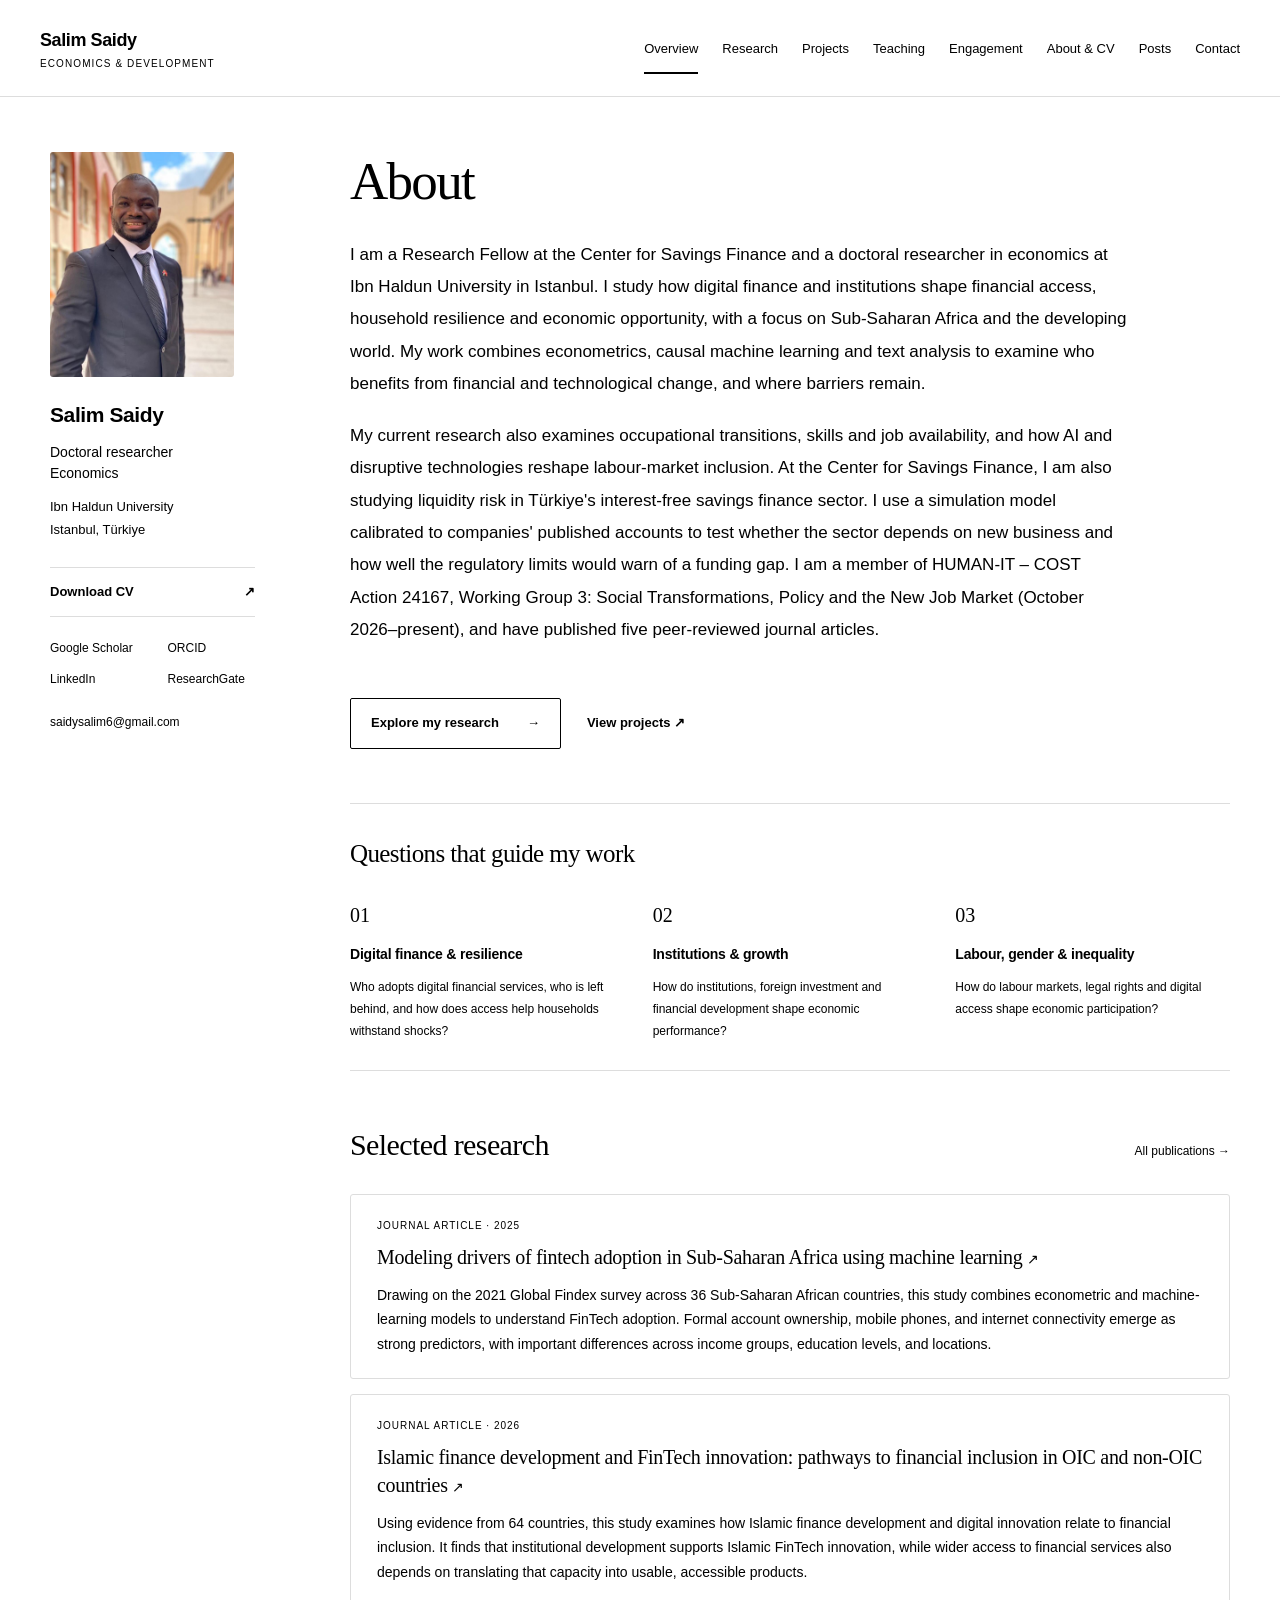
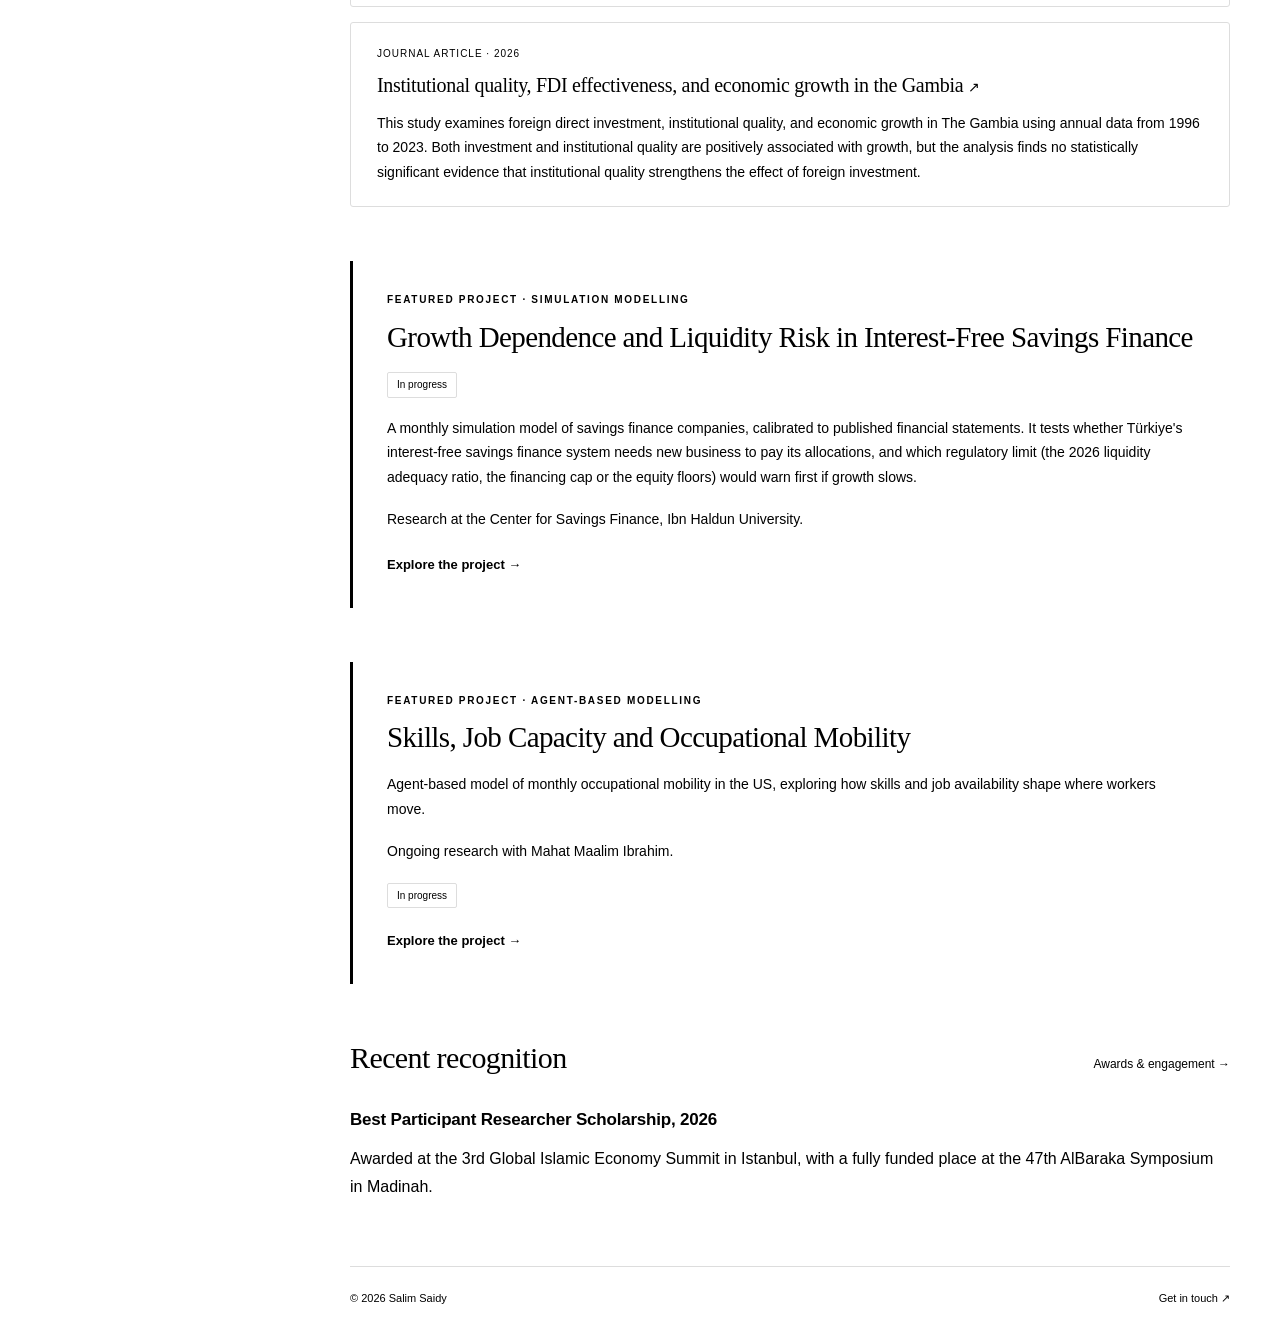
==== commit 59a11ea0: "Redesign Posts and add LinkedIn updates" ====
--- a/index.html
+++ b/index.html
@@ -4,7 +4,7 @@
 <meta property="og:type" content="website"><meta property="og:title" content="Salim Saidy | Development Economist &amp; Doctoral Researcher"><meta property="og:description" content="Salim Saidy is a doctoral researcher in economics at Ibn Haldun University, studying financial inclusion, institutions and economic opportunity."><link rel="canonical" href="https://salimsaidy.github.io/"><meta property="og:url" content="https://salimsaidy.github.io/">
 <link rel="icon" href="assets/favicon.svg" type="image/svg+xml"><link rel="stylesheet" href="assets/style.css"><script src="assets/site.js" defer></script><script type="application/ld+json">{"@context": "https://schema.org", "@type": "ProfilePage", "@id": "https://salimsaidy.github.io/#webpage", "mainEntity": {"@context": "https://schema.org", "@type": "Person", "name": "Salim Saidy", "jobTitle": "Doctoral researcher in Economics", "affiliation": {"@type": "CollegeOrUniversity", "name": "Ibn Haldun University"}, "sameAs": ["https://scholar.google.com/citations?user=xvXE91IAAAAJ", "https://orcid.org/0000-0003-2867-3429", "https://www.linkedin.com/in/salim-a-saidy/", "https://www.researchgate.net/profile/Salim-Saidy"], "url": "https://salimsaidy.github.io/", "@id": "https://salimsaidy.github.io/#person", "image": "https://salimsaidy.github.io/assets/portrait.jpeg"}}</script>
 </head><body><a class="skip-link" href="#main">Skip to content</a>
-<header class="masthead"><a class="wordmark" href="index.html">Salim Saidy<span>Economics &amp; development</span></a><button class="menu-toggle" aria-expanded="false" aria-controls="navigation">Menu <span aria-hidden="true">☰</span></button><nav id="navigation" aria-label="Main navigation"><a href="index.html" aria-current="page">Overview</a><a href="research.html">Research</a><a href="projects.html">Projects</a><a href="teaching.html">Teaching</a><a href="engagement.html">Engagement</a><a href="about.html">About & CV</a><a href="posts.html">LinkedIn Posts</a><a href="contact.html">Contact</a></nav></header>
+<header class="masthead"><a class="wordmark" href="index.html">Salim Saidy<span>Economics &amp; development</span></a><button class="menu-toggle" aria-expanded="false" aria-controls="navigation">Menu <span aria-hidden="true">☰</span></button><nav id="navigation" aria-label="Main navigation"><a href="index.html" aria-current="page">Overview</a><a href="research.html">Research</a><a href="projects.html">Projects</a><a href="teaching.html">Teaching</a><a href="engagement.html">Engagement</a><a href="about.html">About & CV</a><a href="posts.html">Posts</a><a href="contact.html">Contact</a></nav></header>
 <div class="site-layout"><aside class="profile" aria-label="Profile and contact">
 <a href="index.html" class="portrait-link" aria-label="Salim Saidy, home"><img class="portrait" src="assets/portrait.jpeg" alt="Salim Saidy smiling outdoors in a suit and tie" width="828" height="1402"></a>
 <p class="profile-name">Salim Saidy</p><p class="profile-role">Doctoral researcher<br><span class="mobile-only" aria-hidden="true"> · </span>Economics</p><p class="profile-affiliation">Ibn Haldun University<br><span class="mobile-only" aria-hidden="true"> · </span>Istanbul, Türkiye</p>
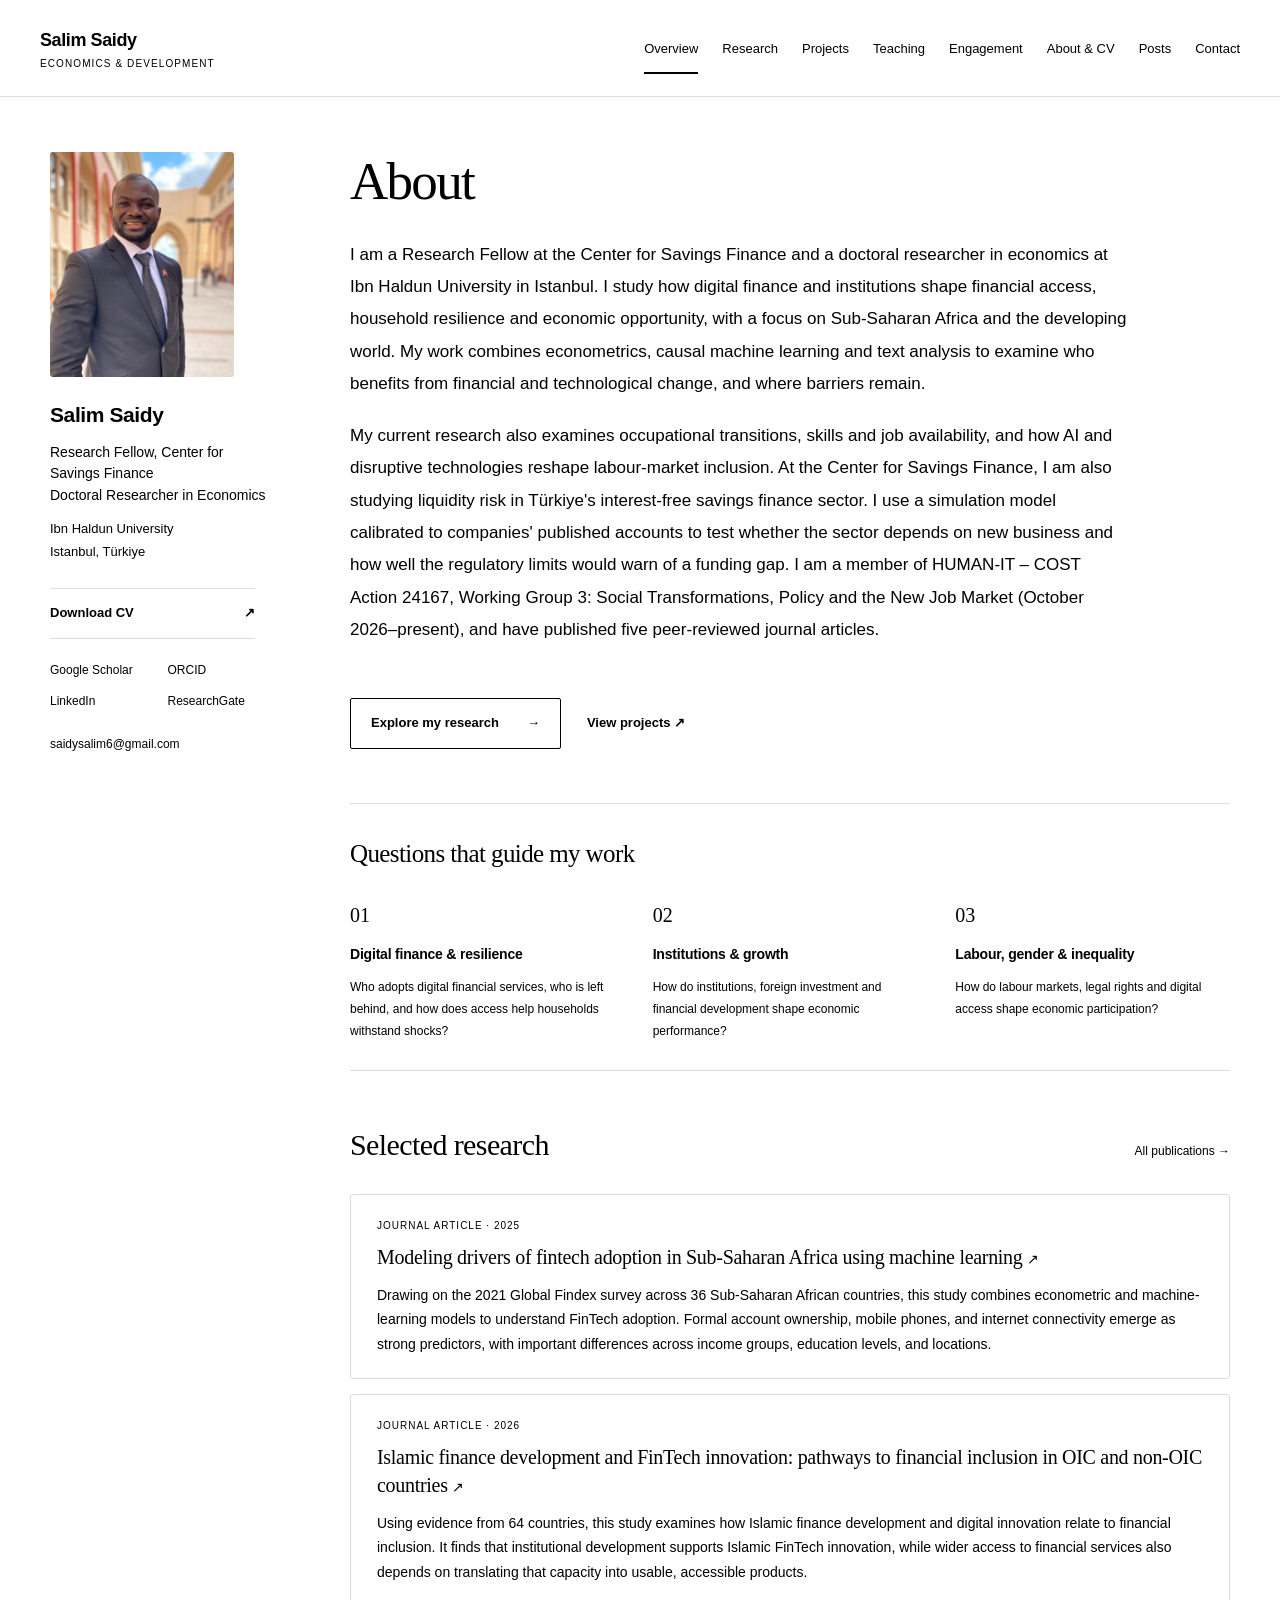
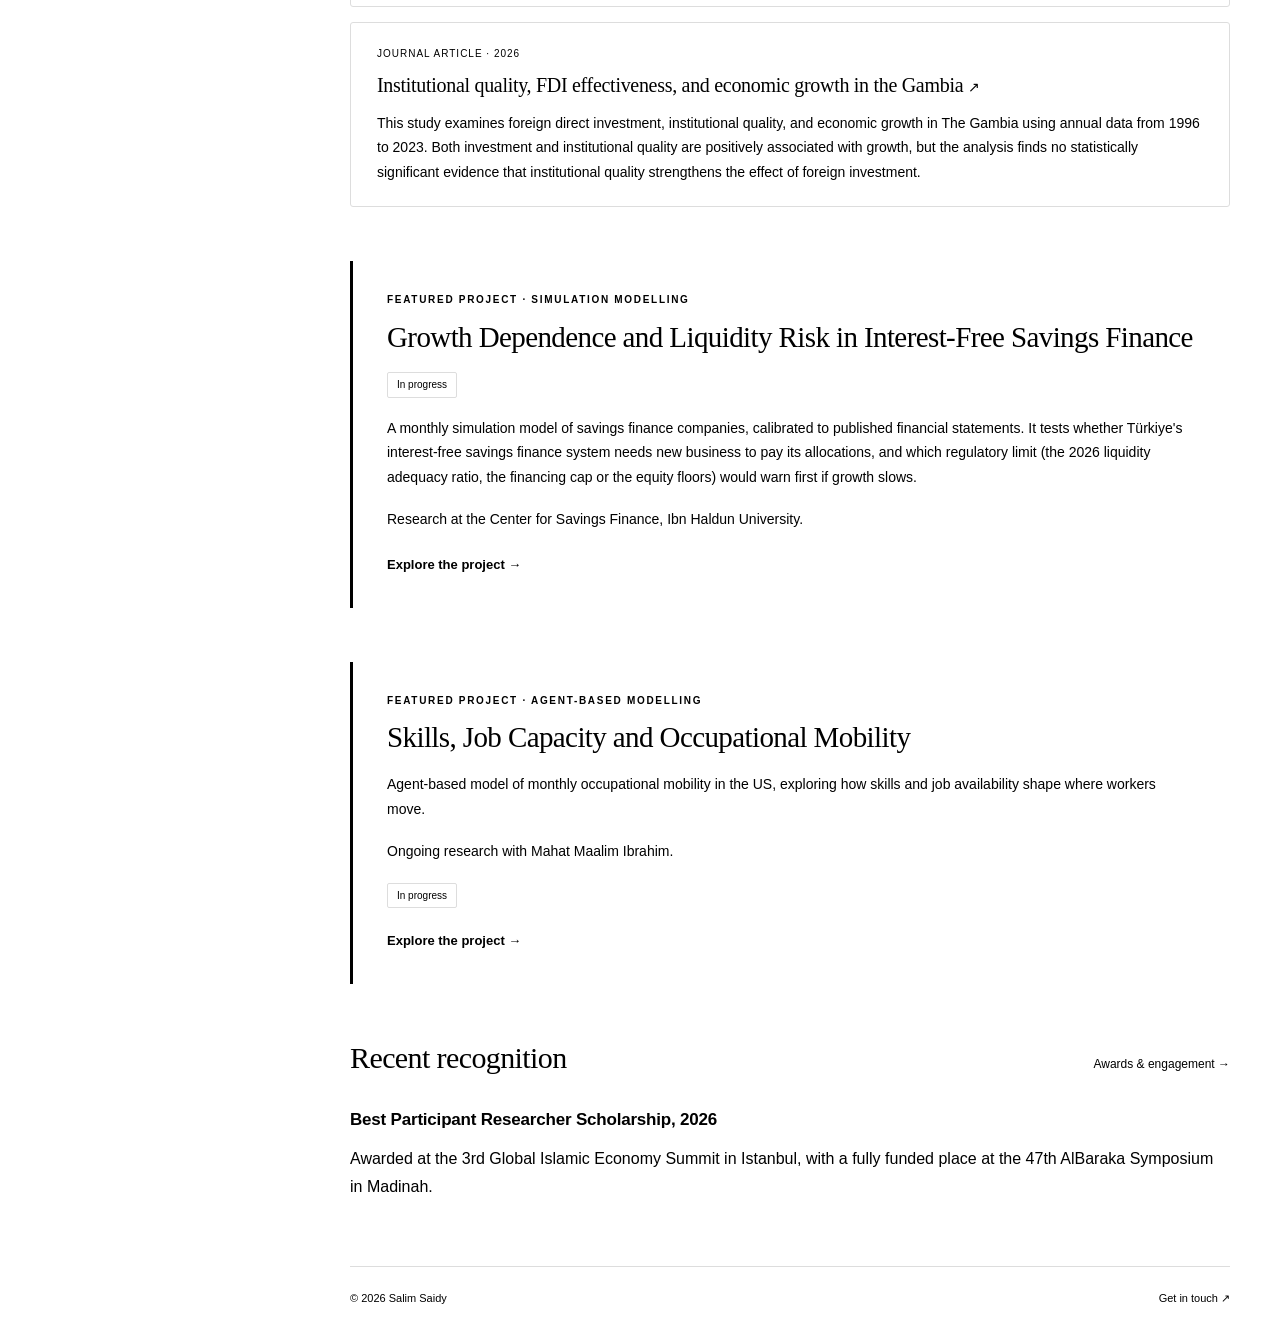
==== commit 8e0d791c: "Update roles beneath the profile photo" ====
--- a/index.html
+++ b/index.html
@@ -7,7 +7,7 @@
 <header class="masthead"><a class="wordmark" href="index.html">Salim Saidy<span>Economics &amp; development</span></a><button class="menu-toggle" aria-expanded="false" aria-controls="navigation">Menu <span aria-hidden="true">☰</span></button><nav id="navigation" aria-label="Main navigation"><a href="index.html" aria-current="page">Overview</a><a href="research.html">Research</a><a href="projects.html">Projects</a><a href="teaching.html">Teaching</a><a href="engagement.html">Engagement</a><a href="about.html">About & CV</a><a href="posts.html">Posts</a><a href="contact.html">Contact</a></nav></header>
 <div class="site-layout"><aside class="profile" aria-label="Profile and contact">
 <a href="index.html" class="portrait-link" aria-label="Salim Saidy, home"><img class="portrait" src="assets/portrait.jpeg" alt="Salim Saidy smiling outdoors in a suit and tie" width="828" height="1402"></a>
-<p class="profile-name">Salim Saidy</p><p class="profile-role">Doctoral researcher<br><span class="mobile-only" aria-hidden="true"> · </span>Economics</p><p class="profile-affiliation">Ibn Haldun University<br><span class="mobile-only" aria-hidden="true"> · </span>Istanbul, Türkiye</p>
+<p class="profile-name">Salim Saidy</p><p class="profile-role">Research Fellow, Center for Savings Finance<br><span class="mobile-only" aria-hidden="true"> · </span>Doctoral Researcher in Economics</p><p class="profile-affiliation">Ibn Haldun University<br><span class="mobile-only" aria-hidden="true"> · </span>Istanbul, Türkiye</p>
 <a class="cv-link" href="assets/Salim_Saidy_CV.pdf">Download CV <span aria-hidden="true">↗</span><span class="sr-only"> (PDF)</span></a>
 <div class="profile-links"><a href="https://scholar.google.com/citations?user=xvXE91IAAAAJ&amp;hl=en">Google Scholar</a><a href="https://orcid.org/0000-0003-2867-3429">ORCID</a><a href="https://www.linkedin.com/in/salim-a-saidy/">LinkedIn</a><a href="https://www.researchgate.net/profile/Salim-Saidy">ResearchGate</a></div>
 <a class="profile-email" href="mailto:saidysalim6@gmail.com">saidysalim6@gmail.com</a></aside><main id="main"><header class="page-heading"><h1>About</h1><p>I am a Research Fellow at the Center for Savings Finance and a doctoral researcher in economics at Ibn Haldun University in Istanbul. I study how digital finance and institutions shape financial access, household resilience and economic opportunity, with a focus on Sub-Saharan Africa and the developing world. My work combines econometrics, causal machine learning and text analysis to examine who benefits from financial and technological change, and where barriers remain.</p><p>My current research also examines occupational transitions, skills and job availability, and how AI and disruptive technologies reshape labour-market inclusion. At the Center for Savings Finance, I am also studying liquidity risk in Türkiye&#x27;s interest-free savings finance sector. I use a simulation model calibrated to companies&#x27; published accounts to test whether the sector depends on new business and how well the regulatory limits would warn of a funding gap. I am a member of HUMAN-IT – COST Action 24167, Working Group 3: Social Transformations, Policy and the New Job Market (October 2026–present), and have published five peer-reviewed journal articles.</p></header><div class="action-row"><a class="button" href="research.html">Explore my research <span aria-hidden="true">→</span></a><a class="text-link" href="projects.html">View projects <span aria-hidden="true">↗</span></a></div>
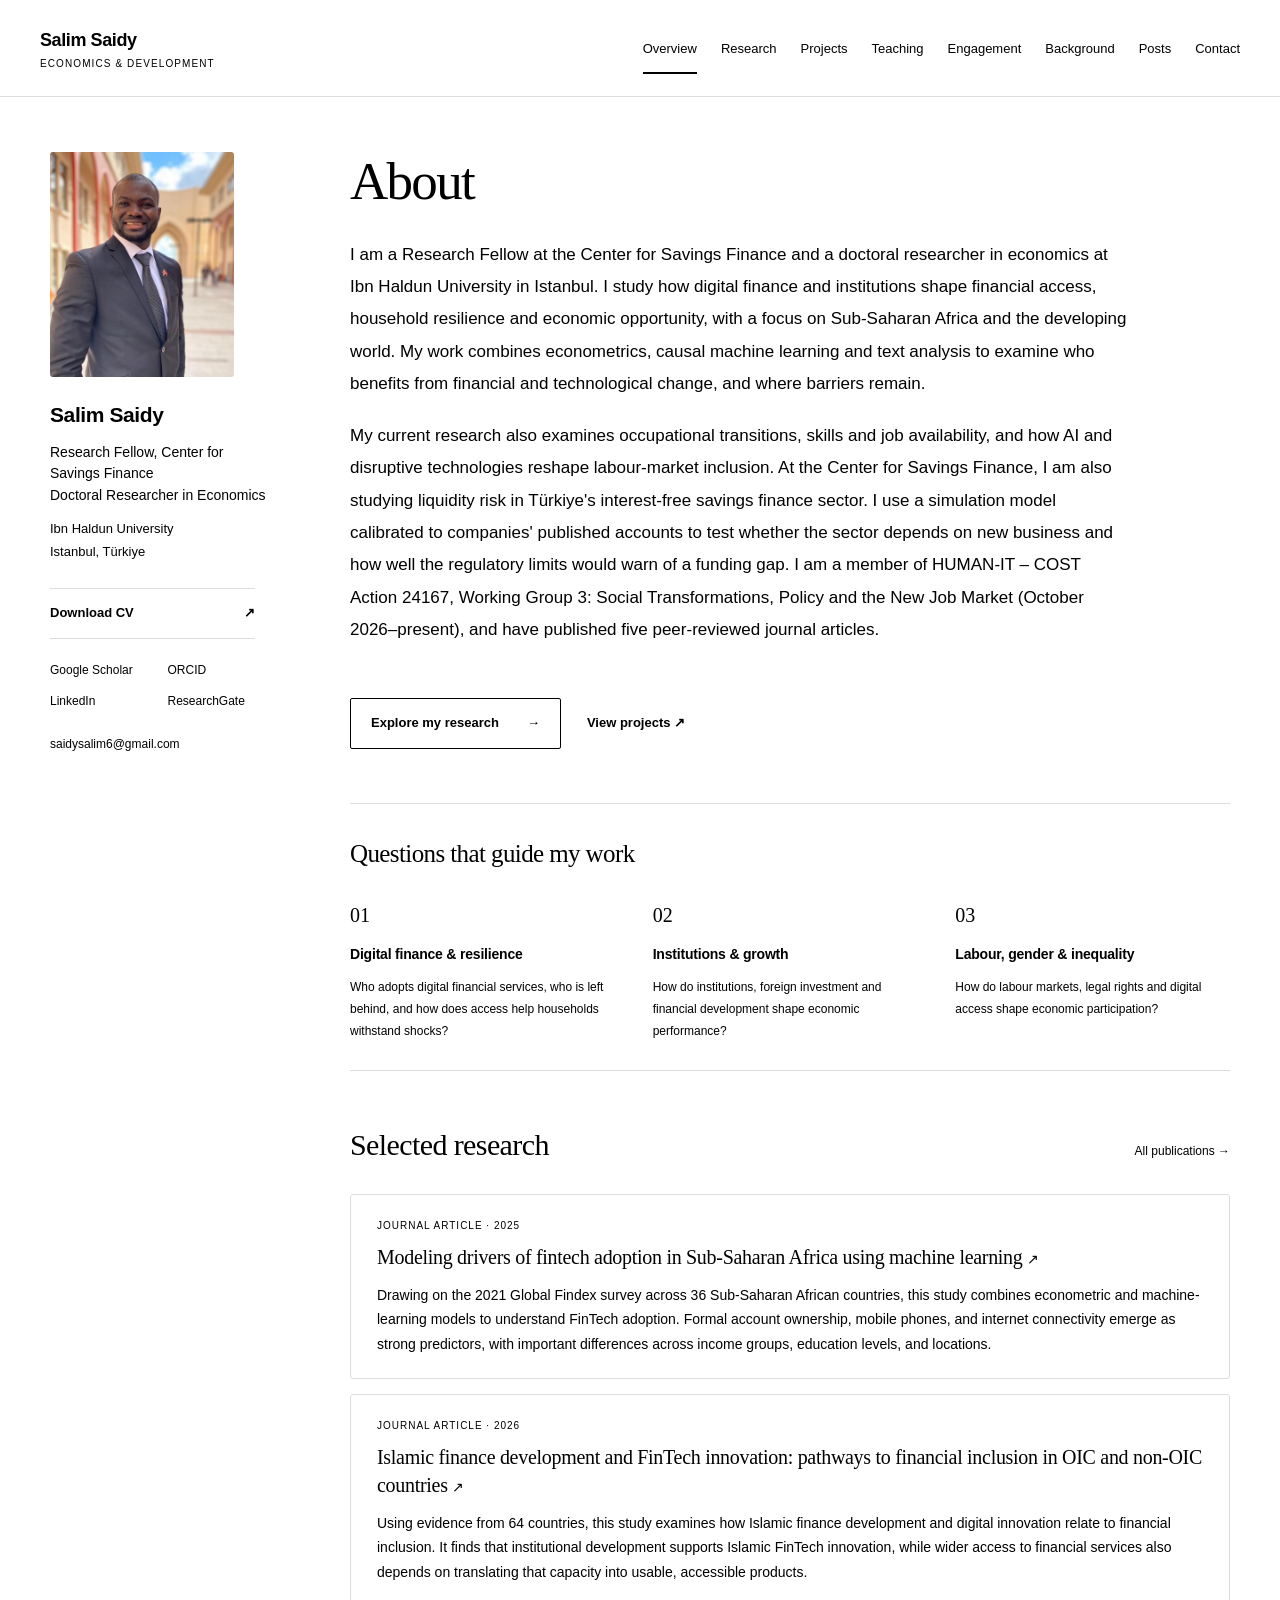
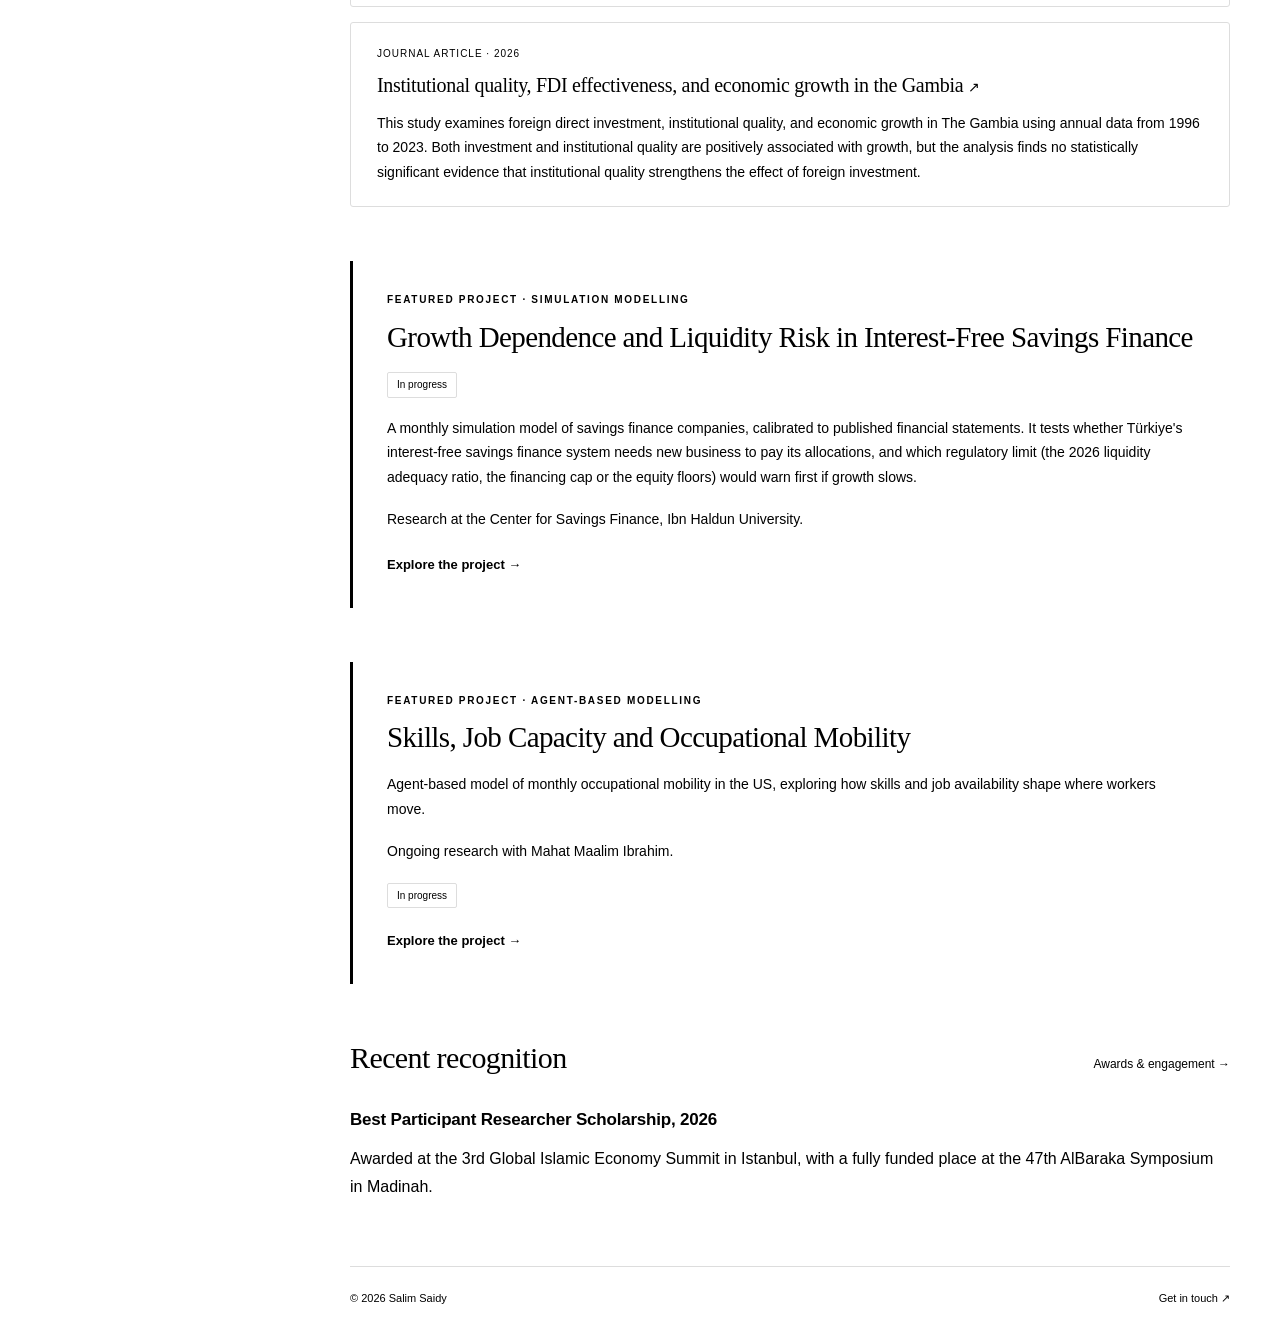
==== commit 699e401f: "Rename About and CV to Background" ====
--- a/index.html
+++ b/index.html
@@ -2,9 +2,9 @@
 <html lang="en"><head><meta charset="utf-8"><meta name="viewport" content="width=device-width,initial-scale=1">
 <title>Salim Saidy | Development Economist &amp; Doctoral Researcher</title><meta name="description" content="Salim Saidy is a doctoral researcher in economics at Ibn Haldun University, studying financial inclusion, institutions and economic opportunity."><meta name="theme-color" content="#174b49"><meta property="og:image" content="https://salimsaidy.github.io/assets/portrait.jpeg"><meta property="og:image:alt" content="Portrait of Salim Saidy"><meta name="twitter:card" content="summary"><meta name="twitter:image" content="https://salimsaidy.github.io/assets/portrait.jpeg">
 <meta property="og:type" content="website"><meta property="og:title" content="Salim Saidy | Development Economist &amp; Doctoral Researcher"><meta property="og:description" content="Salim Saidy is a doctoral researcher in economics at Ibn Haldun University, studying financial inclusion, institutions and economic opportunity."><link rel="canonical" href="https://salimsaidy.github.io/"><meta property="og:url" content="https://salimsaidy.github.io/">
-<link rel="icon" href="assets/favicon.svg" type="image/svg+xml"><link rel="stylesheet" href="assets/style.css"><script src="assets/site.js" defer></script><script type="application/ld+json">{"@context": "https://schema.org", "@type": "ProfilePage", "@id": "https://salimsaidy.github.io/#webpage", "mainEntity": {"@context": "https://schema.org", "@type": "Person", "name": "Salim Saidy", "jobTitle": "Doctoral researcher in Economics", "affiliation": {"@type": "CollegeOrUniversity", "name": "Ibn Haldun University"}, "sameAs": ["https://scholar.google.com/citations?user=xvXE91IAAAAJ", "https://orcid.org/0000-0003-2867-3429", "https://www.linkedin.com/in/salim-a-saidy/", "https://www.researchgate.net/profile/Salim-Saidy"], "url": "https://salimsaidy.github.io/", "@id": "https://salimsaidy.github.io/#person", "image": "https://salimsaidy.github.io/assets/portrait.jpeg"}}</script>
+<link rel="icon" href="assets/favicon.svg?v=ss" type="image/svg+xml"><link rel="stylesheet" href="assets/style.css"><script src="assets/site.js" defer></script><script type="application/ld+json">{"@context": "https://schema.org", "@type": "ProfilePage", "@id": "https://salimsaidy.github.io/#webpage", "mainEntity": {"@context": "https://schema.org", "@type": "Person", "name": "Salim Saidy", "jobTitle": "Doctoral researcher in Economics", "affiliation": {"@type": "CollegeOrUniversity", "name": "Ibn Haldun University"}, "sameAs": ["https://scholar.google.com/citations?user=xvXE91IAAAAJ", "https://orcid.org/0000-0003-2867-3429", "https://www.linkedin.com/in/salim-a-saidy/", "https://www.researchgate.net/profile/Salim-Saidy"], "url": "https://salimsaidy.github.io/", "@id": "https://salimsaidy.github.io/#person", "image": "https://salimsaidy.github.io/assets/portrait.jpeg"}}</script>
 </head><body><a class="skip-link" href="#main">Skip to content</a>
-<header class="masthead"><a class="wordmark" href="index.html">Salim Saidy<span>Economics &amp; development</span></a><button class="menu-toggle" aria-expanded="false" aria-controls="navigation">Menu <span aria-hidden="true">☰</span></button><nav id="navigation" aria-label="Main navigation"><a href="index.html" aria-current="page">Overview</a><a href="research.html">Research</a><a href="projects.html">Projects</a><a href="teaching.html">Teaching</a><a href="engagement.html">Engagement</a><a href="about.html">About & CV</a><a href="posts.html">Posts</a><a href="contact.html">Contact</a></nav></header>
+<header class="masthead"><a class="wordmark" href="index.html">Salim Saidy<span>Economics &amp; development</span></a><button class="menu-toggle" aria-expanded="false" aria-controls="navigation">Menu <span aria-hidden="true">☰</span></button><nav id="navigation" aria-label="Main navigation"><a href="index.html" aria-current="page">Overview</a><a href="research.html">Research</a><a href="projects.html">Projects</a><a href="teaching.html">Teaching</a><a href="engagement.html">Engagement</a><a href="about.html">Background</a><a href="posts.html">Posts</a><a href="contact.html">Contact</a></nav></header>
 <div class="site-layout"><aside class="profile" aria-label="Profile and contact">
 <a href="index.html" class="portrait-link" aria-label="Salim Saidy, home"><img class="portrait" src="assets/portrait.jpeg" alt="Salim Saidy smiling outdoors in a suit and tie" width="828" height="1402"></a>
 <p class="profile-name">Salim Saidy</p><p class="profile-role">Research Fellow, Center for Savings Finance<br><span class="mobile-only" aria-hidden="true"> · </span>Doctoral Researcher in Economics</p><p class="profile-affiliation">Ibn Haldun University<br><span class="mobile-only" aria-hidden="true"> · </span>Istanbul, Türkiye</p>
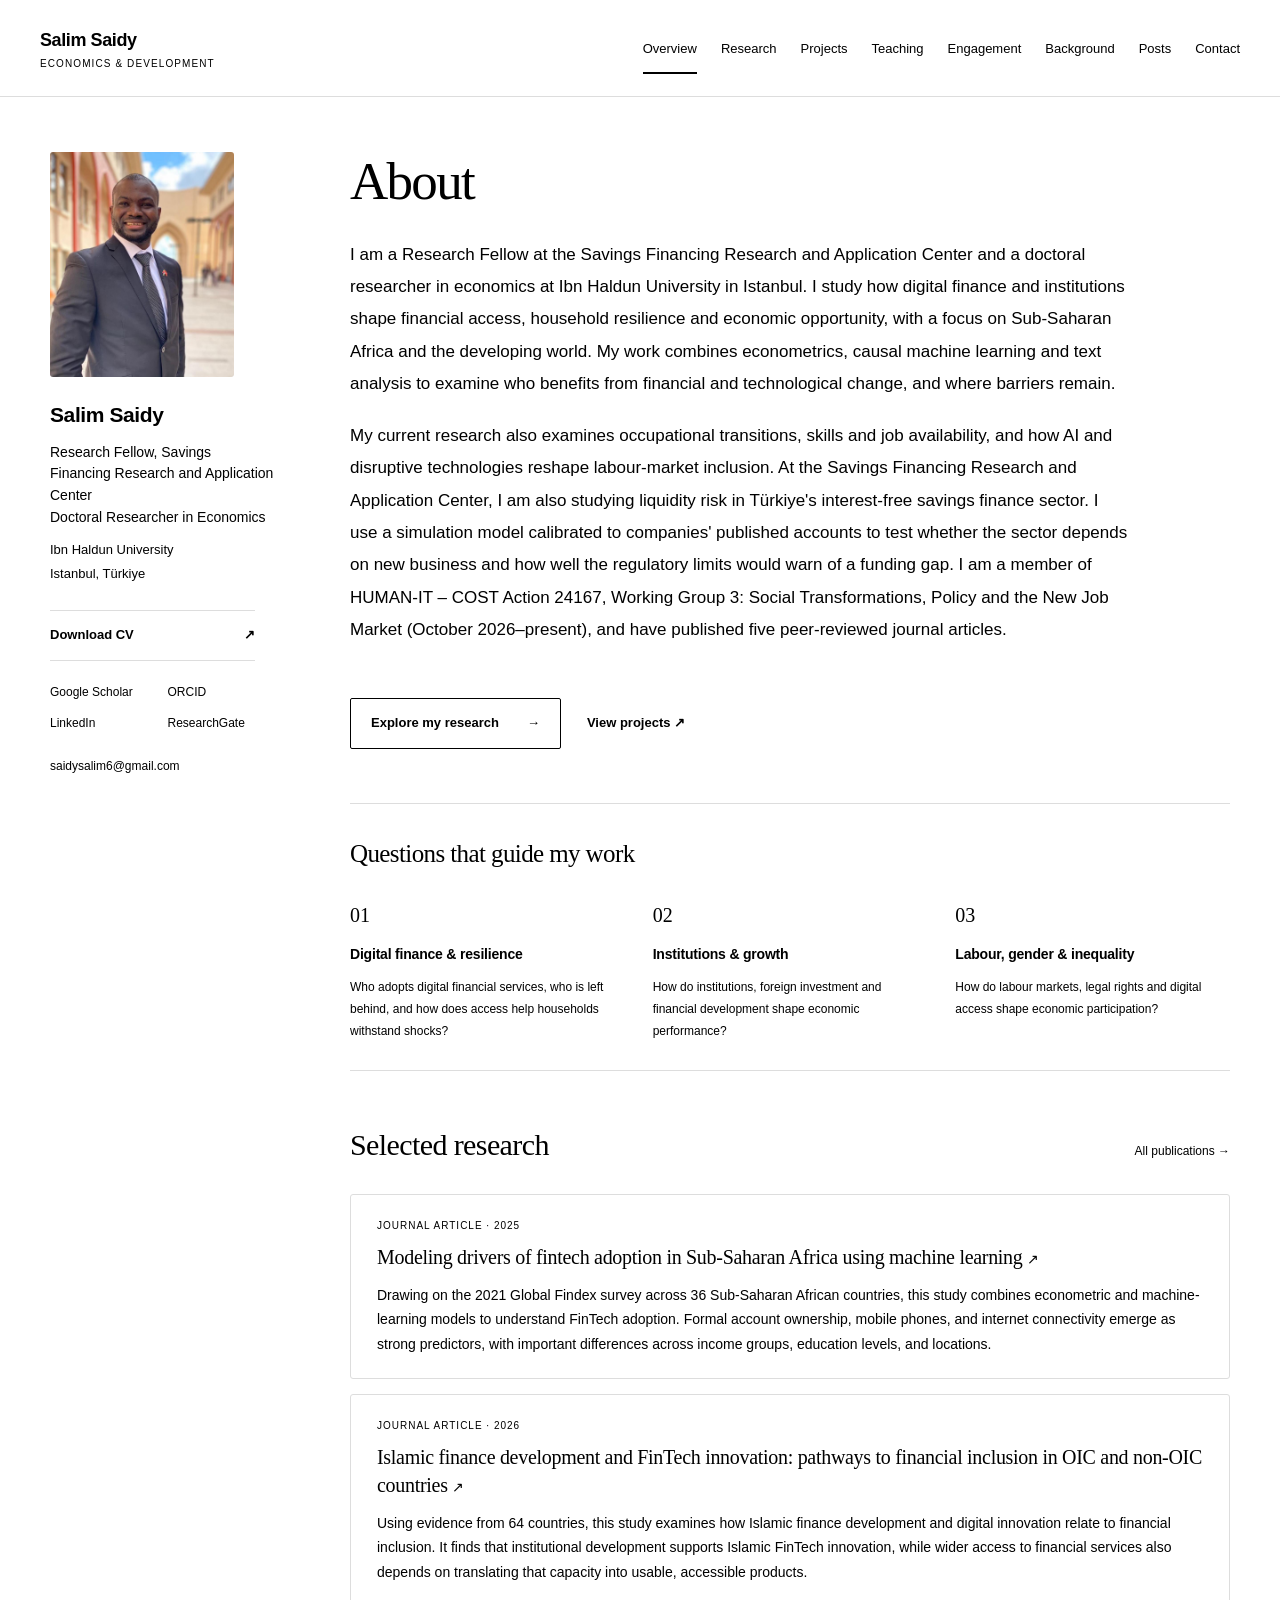
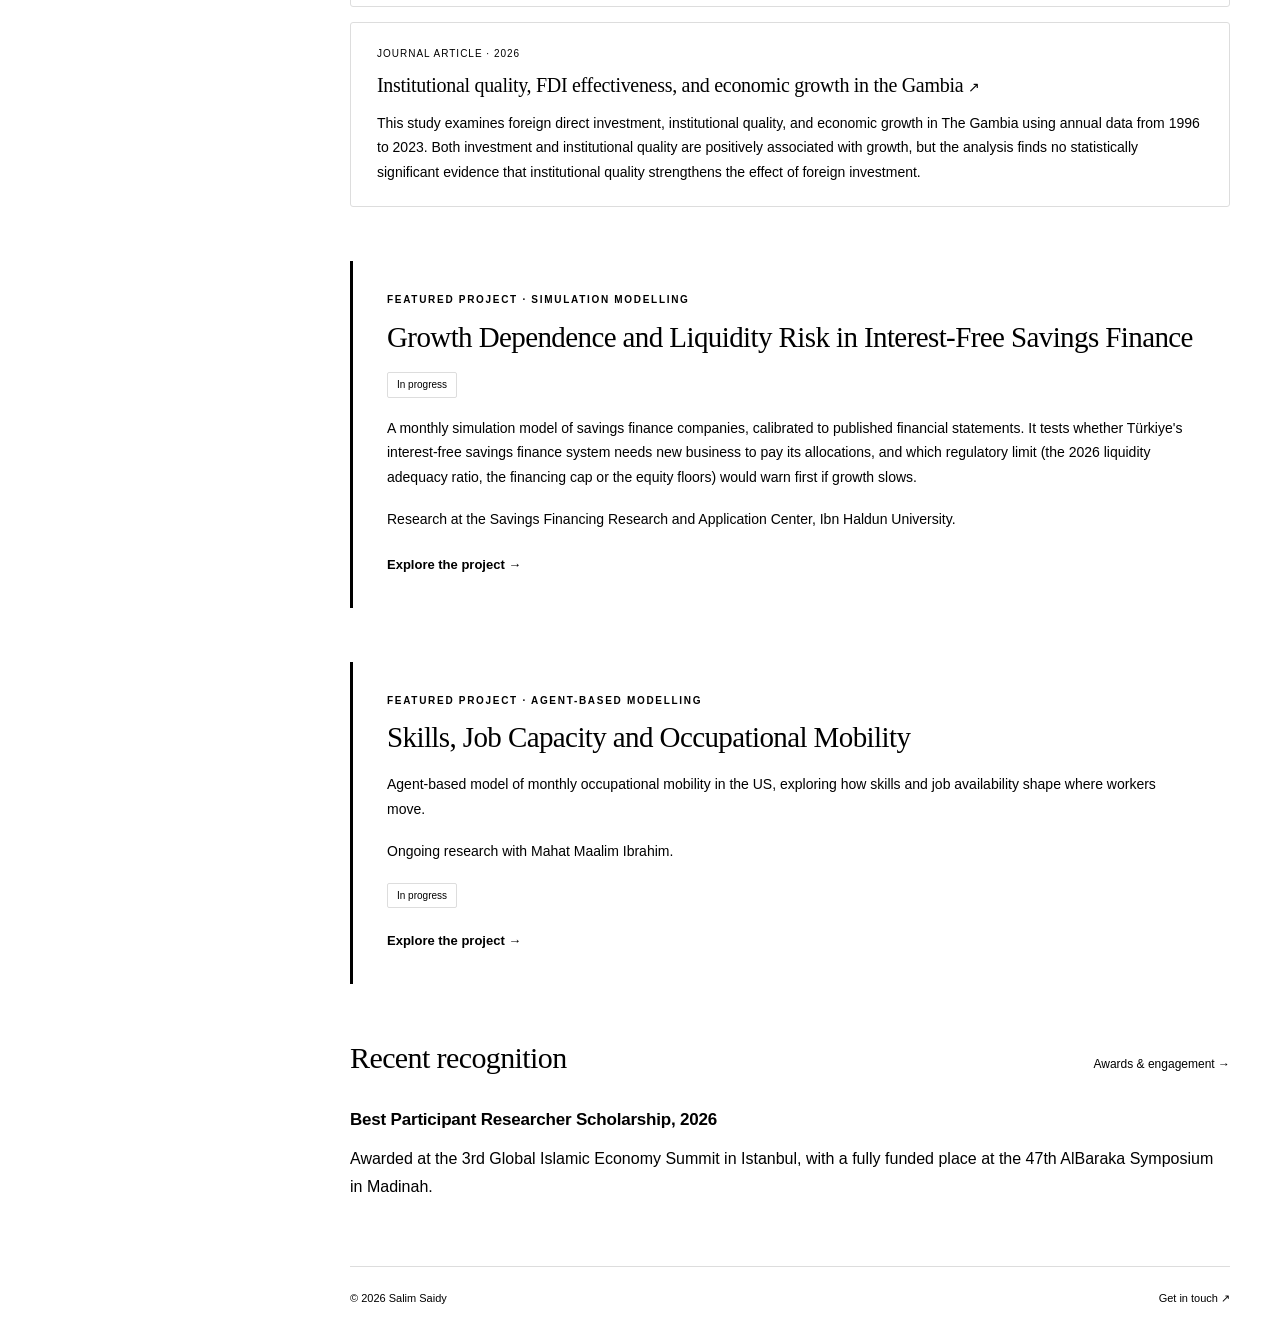
==== commit e0e27ec9: "Use the official savings financing center name" ====
--- a/index.html
+++ b/index.html
@@ -7,8 +7,8 @@
 <header class="masthead"><a class="wordmark" href="index.html">Salim Saidy<span>Economics &amp; development</span></a><button class="menu-toggle" aria-expanded="false" aria-controls="navigation">Menu <span aria-hidden="true">☰</span></button><nav id="navigation" aria-label="Main navigation"><a href="index.html" aria-current="page">Overview</a><a href="research.html">Research</a><a href="projects.html">Projects</a><a href="teaching.html">Teaching</a><a href="engagement.html">Engagement</a><a href="about.html">Background</a><a href="posts.html">Posts</a><a href="contact.html">Contact</a></nav></header>
 <div class="site-layout"><aside class="profile" aria-label="Profile and contact">
 <a href="index.html" class="portrait-link" aria-label="Salim Saidy, home"><img class="portrait" src="assets/portrait.jpeg" alt="Salim Saidy smiling outdoors in a suit and tie" width="828" height="1402"></a>
-<p class="profile-name">Salim Saidy</p><p class="profile-role">Research Fellow, Center for Savings Finance<br><span class="mobile-only" aria-hidden="true"> · </span>Doctoral Researcher in Economics</p><p class="profile-affiliation">Ibn Haldun University<br><span class="mobile-only" aria-hidden="true"> · </span>Istanbul, Türkiye</p>
+<p class="profile-name">Salim Saidy</p><p class="profile-role">Research Fellow, Savings Financing Research and Application Center<br><span class="mobile-only" aria-hidden="true"> · </span>Doctoral Researcher in Economics</p><p class="profile-affiliation">Ibn Haldun University<br><span class="mobile-only" aria-hidden="true"> · </span>Istanbul, Türkiye</p>
 <a class="cv-link" href="assets/Salim_Saidy_CV.pdf">Download CV <span aria-hidden="true">↗</span><span class="sr-only"> (PDF)</span></a>
 <div class="profile-links"><a href="https://scholar.google.com/citations?user=xvXE91IAAAAJ&amp;hl=en">Google Scholar</a><a href="https://orcid.org/0000-0003-2867-3429">ORCID</a><a href="https://www.linkedin.com/in/salim-a-saidy/">LinkedIn</a><a href="https://www.researchgate.net/profile/Salim-Saidy">ResearchGate</a></div>
-<a class="profile-email" href="mailto:saidysalim6@gmail.com">saidysalim6@gmail.com</a></aside><main id="main"><header class="page-heading"><h1>About</h1><p>I am a Research Fellow at the Center for Savings Finance and a doctoral researcher in economics at Ibn Haldun University in Istanbul. I study how digital finance and institutions shape financial access, household resilience and economic opportunity, with a focus on Sub-Saharan Africa and the developing world. My work combines econometrics, causal machine learning and text analysis to examine who benefits from financial and technological change, and where barriers remain.</p><p>My current research also examines occupational transitions, skills and job availability, and how AI and disruptive technologies reshape labour-market inclusion. At the Center for Savings Finance, I am also studying liquidity risk in Türkiye&#x27;s interest-free savings finance sector. I use a simulation model calibrated to companies&#x27; published accounts to test whether the sector depends on new business and how well the regulatory limits would warn of a funding gap. I am a member of HUMAN-IT – COST Action 24167, Working Group 3: Social Transformations, Policy and the New Job Market (October 2026–present), and have published five peer-reviewed journal articles.</p></header><div class="action-row"><a class="button" href="research.html">Explore my research <span aria-hidden="true">→</span></a><a class="text-link" href="projects.html">View projects <span aria-hidden="true">↗</span></a></div>
-<section class="themes"><h2>Questions that guide my work</h2><div class="theme-grid"><article><span class="theme-number">01</span><h3>Digital finance &amp; resilience</h3><p>Who adopts digital financial services, who is left behind, and how does access help households withstand shocks?</p></article><article><span class="theme-number">02</span><h3>Institutions &amp; growth</h3><p>How do institutions, foreign investment and financial development shape economic performance?</p></article><article><span class="theme-number">03</span><h3>Labour, gender &amp; inequality</h3><p>How do labour markets, legal rights and digital access shape economic participation?</p></article></div></section><section><div class="section-heading"><h2>Selected research</h2><a href="research.html">All publications →</a></div><article class="paper selected-paper" data-publication data-topic="finance" data-search="modeling drivers of fintech adoption in sub-saharan africa using machine learning saidy, s., &amp; hassan, a. d. (2025). digital finance, 7, 1065–1091. drawing on the 2021 global findex survey across 36 sub-saharan african countries, this study combines econometric and machine-learning models to understand fintech adoption. formal account ownership, mobile phones, and internet connectivity emerge as strong predictors, with important differences across income groups, education levels, and locations."><p class="paper-meta">Journal article <span>· 2025</span></p><h3><a href="https://doi.org/10.1007/s42521-025-00161-4">Modeling drivers of fintech adoption in Sub-Saharan Africa using machine learning <span aria-hidden="true">↗</span></a></h3><p>Drawing on the 2021 Global Findex survey across 36 Sub-Saharan African countries, this study combines econometric and machine-learning models to understand FinTech adoption. Formal account ownership, mobile phones, and internet connectivity emerge as strong predictors, with important differences across income groups, education levels, and locations.</p></article><article class="paper selected-paper" data-publication data-topic="finance" data-search="islamic finance development and fintech innovation: pathways to financial inclusion in oic and non-oic countries bekiroğlu, a. m., saidy, s., vergil, h., &amp; hassan, a. d. (2026). international journal of islamic and middle eastern finance and management, 1–26. using evidence from 64 countries, this study examines how islamic finance development and digital innovation relate to financial inclusion. it finds that institutional development supports islamic fintech innovation, while wider access to financial services also depends on translating that capacity into usable, accessible products."><p class="paper-meta">Journal article <span>· 2026</span></p><h3><a href="https://doi.org/10.1108/IMEFM-04-2026-0293">Islamic finance development and FinTech innovation: pathways to financial inclusion in OIC and non-OIC countries <span aria-hidden="true">↗</span></a></h3><p>Using evidence from 64 countries, this study examines how Islamic finance development and digital innovation relate to financial inclusion. It finds that institutional development supports Islamic FinTech innovation, while wider access to financial services also depends on translating that capacity into usable, accessible products.</p></article><article class="paper selected-paper" data-publication data-topic="institutions" data-search="institutional quality, fdi effectiveness, and economic growth in the gambia saidy, s., &amp; hassan, a. d. (2026). sn business &amp; economics, 6, article 241. this study examines foreign direct investment, institutional quality, and economic growth in the gambia using annual data from 1996 to 2023. both investment and institutional quality are positively associated with growth, but the analysis finds no statistically significant evidence that institutional quality strengthens the effect of foreign investment."><p class="paper-meta">Journal article <span>· 2026</span></p><h3><a href="https://doi.org/10.1007/s43546-026-01256-9">Institutional quality, FDI effectiveness, and economic growth in the Gambia <span aria-hidden="true">↗</span></a></h3><p>This study examines foreign direct investment, institutional quality, and economic growth in The Gambia using annual data from 1996 to 2023. Both investment and institutional quality are positively associated with growth, but the analysis finds no statistically significant evidence that institutional quality strengthens the effect of foreign investment.</p></article><section class="project-highlight" id="savings-finance-preview" aria-labelledby="savings-finance-preview-title"><p class="eyebrow">Featured project · Simulation modelling</p><h2 id="savings-finance-preview-title">Growth Dependence and Liquidity Risk in Interest-Free Savings Finance</h2><p><span class="status">In progress</span></p><p>A monthly simulation model of savings finance companies, calibrated to published financial statements. It tests whether Türkiye&#x27;s interest-free savings finance system needs new business to pay its allocations, and which regulatory limit (the 2026 liquidity adequacy ratio, the financing cap or the equity floors) would warn first if growth slows.</p><p>Research at the Center for Savings Finance, Ibn Haldun University.</p><a class="text-link" href="projects.html#savings-finance">Explore the project →</a></section></section><section class="project-highlight"><p class="eyebrow">Featured project · Agent-based modelling</p><h2>Skills, Job Capacity and Occupational Mobility</h2><p>Agent-based model of monthly occupational mobility in the US, exploring how skills and job availability shape where workers move.</p><p>Ongoing research with Mahat Maalim Ibrahim.</p><p><span class="status">In progress</span></p><a class="text-link" href="projects.html#occupational-mobility">Explore the project →</a></section><section><div class="section-heading"><h2>Recent recognition</h2><a href="engagement.html#awards-and-recognition">Awards &amp; engagement →</a></div><h3>Best Participant Researcher Scholarship, 2026</h3><p>Awarded at the 3rd Global Islamic Economy Summit in Istanbul, with a fully funded place at the 47th AlBaraka Symposium in Madinah.</p></section><footer><p>© 2026 Salim Saidy</p><a href="contact.html">Get in touch <span aria-hidden="true">↗</span></a></footer></main></div></body></html>+<a class="profile-email" href="mailto:saidysalim6@gmail.com">saidysalim6@gmail.com</a></aside><main id="main"><header class="page-heading"><h1>About</h1><p>I am a Research Fellow at the Savings Financing Research and Application Center and a doctoral researcher in economics at Ibn Haldun University in Istanbul. I study how digital finance and institutions shape financial access, household resilience and economic opportunity, with a focus on Sub-Saharan Africa and the developing world. My work combines econometrics, causal machine learning and text analysis to examine who benefits from financial and technological change, and where barriers remain.</p><p>My current research also examines occupational transitions, skills and job availability, and how AI and disruptive technologies reshape labour-market inclusion. At the Savings Financing Research and Application Center, I am also studying liquidity risk in Türkiye&#x27;s interest-free savings finance sector. I use a simulation model calibrated to companies&#x27; published accounts to test whether the sector depends on new business and how well the regulatory limits would warn of a funding gap. I am a member of HUMAN-IT – COST Action 24167, Working Group 3: Social Transformations, Policy and the New Job Market (October 2026–present), and have published five peer-reviewed journal articles.</p></header><div class="action-row"><a class="button" href="research.html">Explore my research <span aria-hidden="true">→</span></a><a class="text-link" href="projects.html">View projects <span aria-hidden="true">↗</span></a></div>
+<section class="themes"><h2>Questions that guide my work</h2><div class="theme-grid"><article><span class="theme-number">01</span><h3>Digital finance &amp; resilience</h3><p>Who adopts digital financial services, who is left behind, and how does access help households withstand shocks?</p></article><article><span class="theme-number">02</span><h3>Institutions &amp; growth</h3><p>How do institutions, foreign investment and financial development shape economic performance?</p></article><article><span class="theme-number">03</span><h3>Labour, gender &amp; inequality</h3><p>How do labour markets, legal rights and digital access shape economic participation?</p></article></div></section><section><div class="section-heading"><h2>Selected research</h2><a href="research.html">All publications →</a></div><article class="paper selected-paper" data-publication data-topic="finance" data-search="modeling drivers of fintech adoption in sub-saharan africa using machine learning saidy, s., &amp; hassan, a. d. (2025). digital finance, 7, 1065–1091. drawing on the 2021 global findex survey across 36 sub-saharan african countries, this study combines econometric and machine-learning models to understand fintech adoption. formal account ownership, mobile phones, and internet connectivity emerge as strong predictors, with important differences across income groups, education levels, and locations."><p class="paper-meta">Journal article <span>· 2025</span></p><h3><a href="https://doi.org/10.1007/s42521-025-00161-4">Modeling drivers of fintech adoption in Sub-Saharan Africa using machine learning <span aria-hidden="true">↗</span></a></h3><p>Drawing on the 2021 Global Findex survey across 36 Sub-Saharan African countries, this study combines econometric and machine-learning models to understand FinTech adoption. Formal account ownership, mobile phones, and internet connectivity emerge as strong predictors, with important differences across income groups, education levels, and locations.</p></article><article class="paper selected-paper" data-publication data-topic="finance" data-search="islamic finance development and fintech innovation: pathways to financial inclusion in oic and non-oic countries bekiroğlu, a. m., saidy, s., vergil, h., &amp; hassan, a. d. (2026). international journal of islamic and middle eastern finance and management, 1–26. using evidence from 64 countries, this study examines how islamic finance development and digital innovation relate to financial inclusion. it finds that institutional development supports islamic fintech innovation, while wider access to financial services also depends on translating that capacity into usable, accessible products."><p class="paper-meta">Journal article <span>· 2026</span></p><h3><a href="https://doi.org/10.1108/IMEFM-04-2026-0293">Islamic finance development and FinTech innovation: pathways to financial inclusion in OIC and non-OIC countries <span aria-hidden="true">↗</span></a></h3><p>Using evidence from 64 countries, this study examines how Islamic finance development and digital innovation relate to financial inclusion. It finds that institutional development supports Islamic FinTech innovation, while wider access to financial services also depends on translating that capacity into usable, accessible products.</p></article><article class="paper selected-paper" data-publication data-topic="institutions" data-search="institutional quality, fdi effectiveness, and economic growth in the gambia saidy, s., &amp; hassan, a. d. (2026). sn business &amp; economics, 6, article 241. this study examines foreign direct investment, institutional quality, and economic growth in the gambia using annual data from 1996 to 2023. both investment and institutional quality are positively associated with growth, but the analysis finds no statistically significant evidence that institutional quality strengthens the effect of foreign investment."><p class="paper-meta">Journal article <span>· 2026</span></p><h3><a href="https://doi.org/10.1007/s43546-026-01256-9">Institutional quality, FDI effectiveness, and economic growth in the Gambia <span aria-hidden="true">↗</span></a></h3><p>This study examines foreign direct investment, institutional quality, and economic growth in The Gambia using annual data from 1996 to 2023. Both investment and institutional quality are positively associated with growth, but the analysis finds no statistically significant evidence that institutional quality strengthens the effect of foreign investment.</p></article><section class="project-highlight" id="savings-finance-preview" aria-labelledby="savings-finance-preview-title"><p class="eyebrow">Featured project · Simulation modelling</p><h2 id="savings-finance-preview-title">Growth Dependence and Liquidity Risk in Interest-Free Savings Finance</h2><p><span class="status">In progress</span></p><p>A monthly simulation model of savings finance companies, calibrated to published financial statements. It tests whether Türkiye&#x27;s interest-free savings finance system needs new business to pay its allocations, and which regulatory limit (the 2026 liquidity adequacy ratio, the financing cap or the equity floors) would warn first if growth slows.</p><p>Research at the Savings Financing Research and Application Center, Ibn Haldun University.</p><a class="text-link" href="projects.html#savings-finance">Explore the project →</a></section></section><section class="project-highlight"><p class="eyebrow">Featured project · Agent-based modelling</p><h2>Skills, Job Capacity and Occupational Mobility</h2><p>Agent-based model of monthly occupational mobility in the US, exploring how skills and job availability shape where workers move.</p><p>Ongoing research with Mahat Maalim Ibrahim.</p><p><span class="status">In progress</span></p><a class="text-link" href="projects.html#occupational-mobility">Explore the project →</a></section><section><div class="section-heading"><h2>Recent recognition</h2><a href="engagement.html#awards-and-recognition">Awards &amp; engagement →</a></div><h3>Best Participant Researcher Scholarship, 2026</h3><p>Awarded at the 3rd Global Islamic Economy Summit in Istanbul, with a fully funded place at the 47th AlBaraka Symposium in Madinah.</p></section><footer><p>© 2026 Salim Saidy</p><a href="contact.html">Get in touch <span aria-hidden="true">↗</span></a></footer></main></div></body></html>
